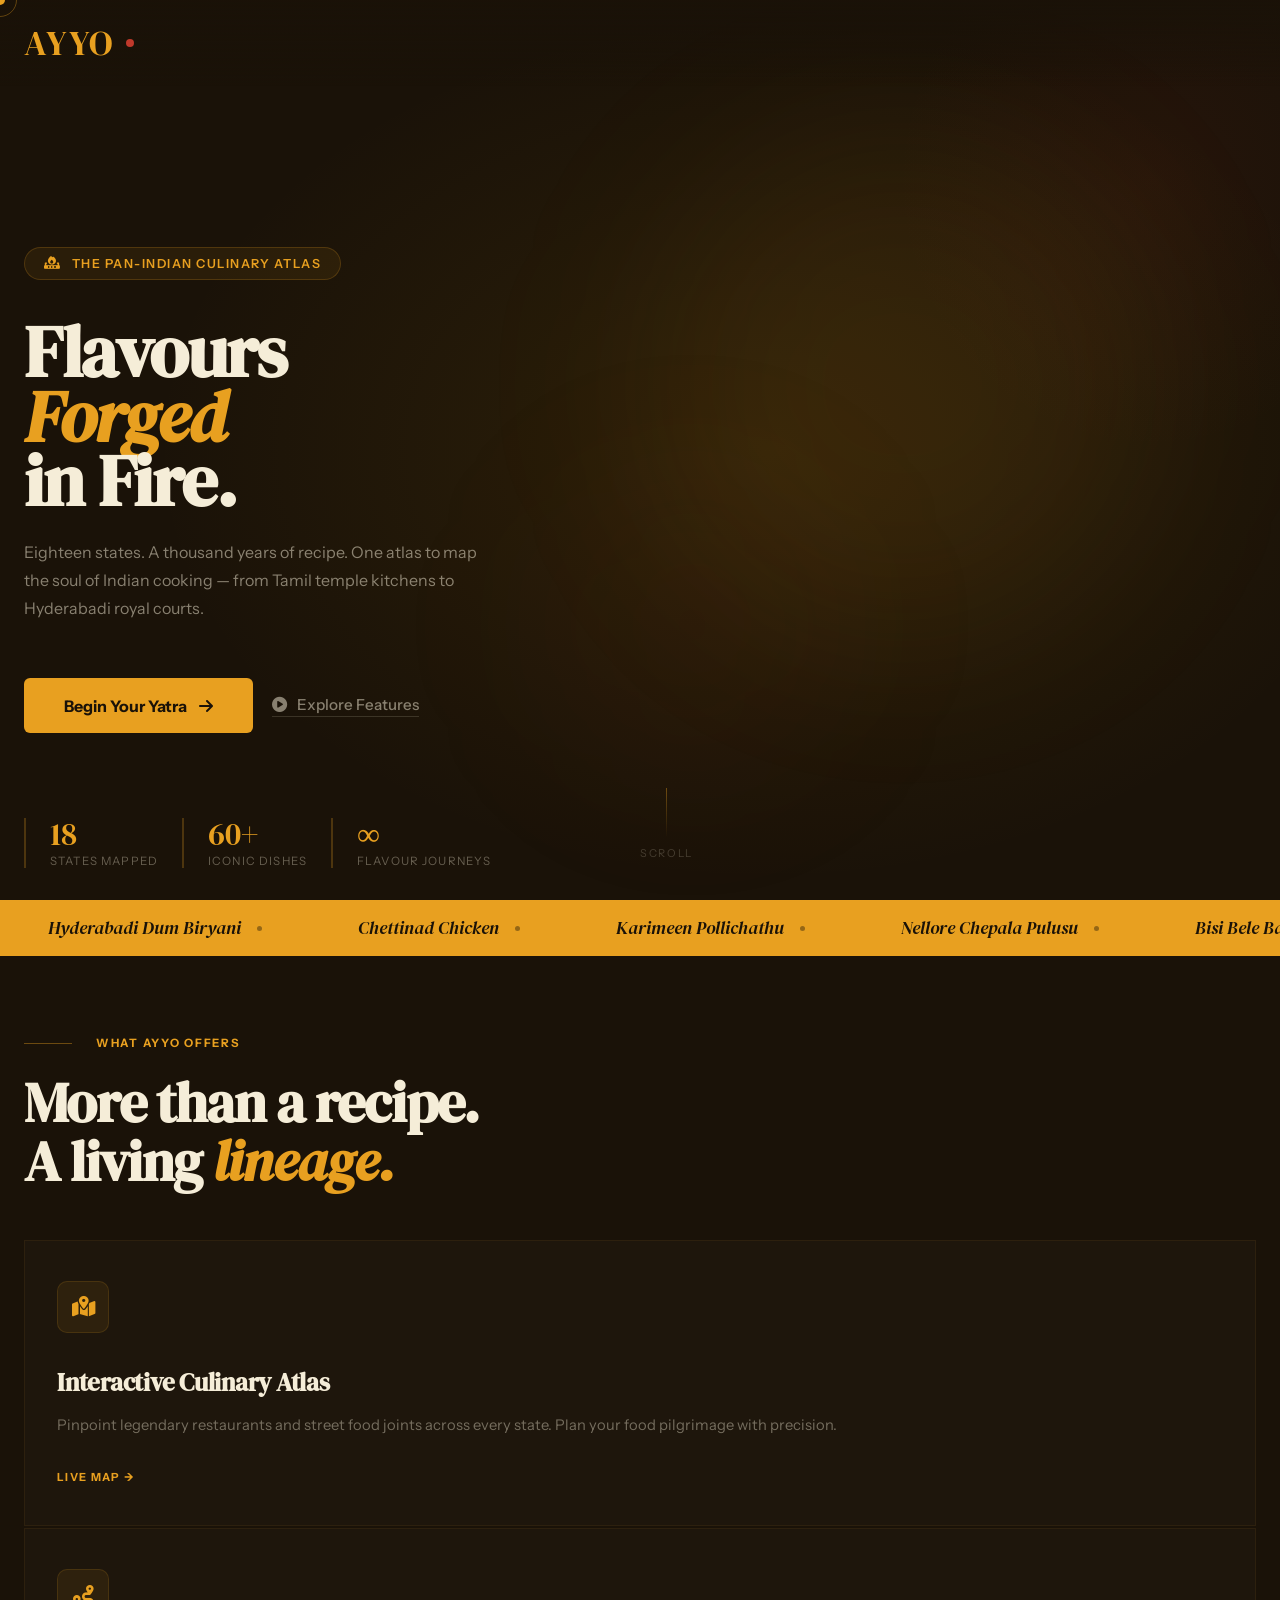
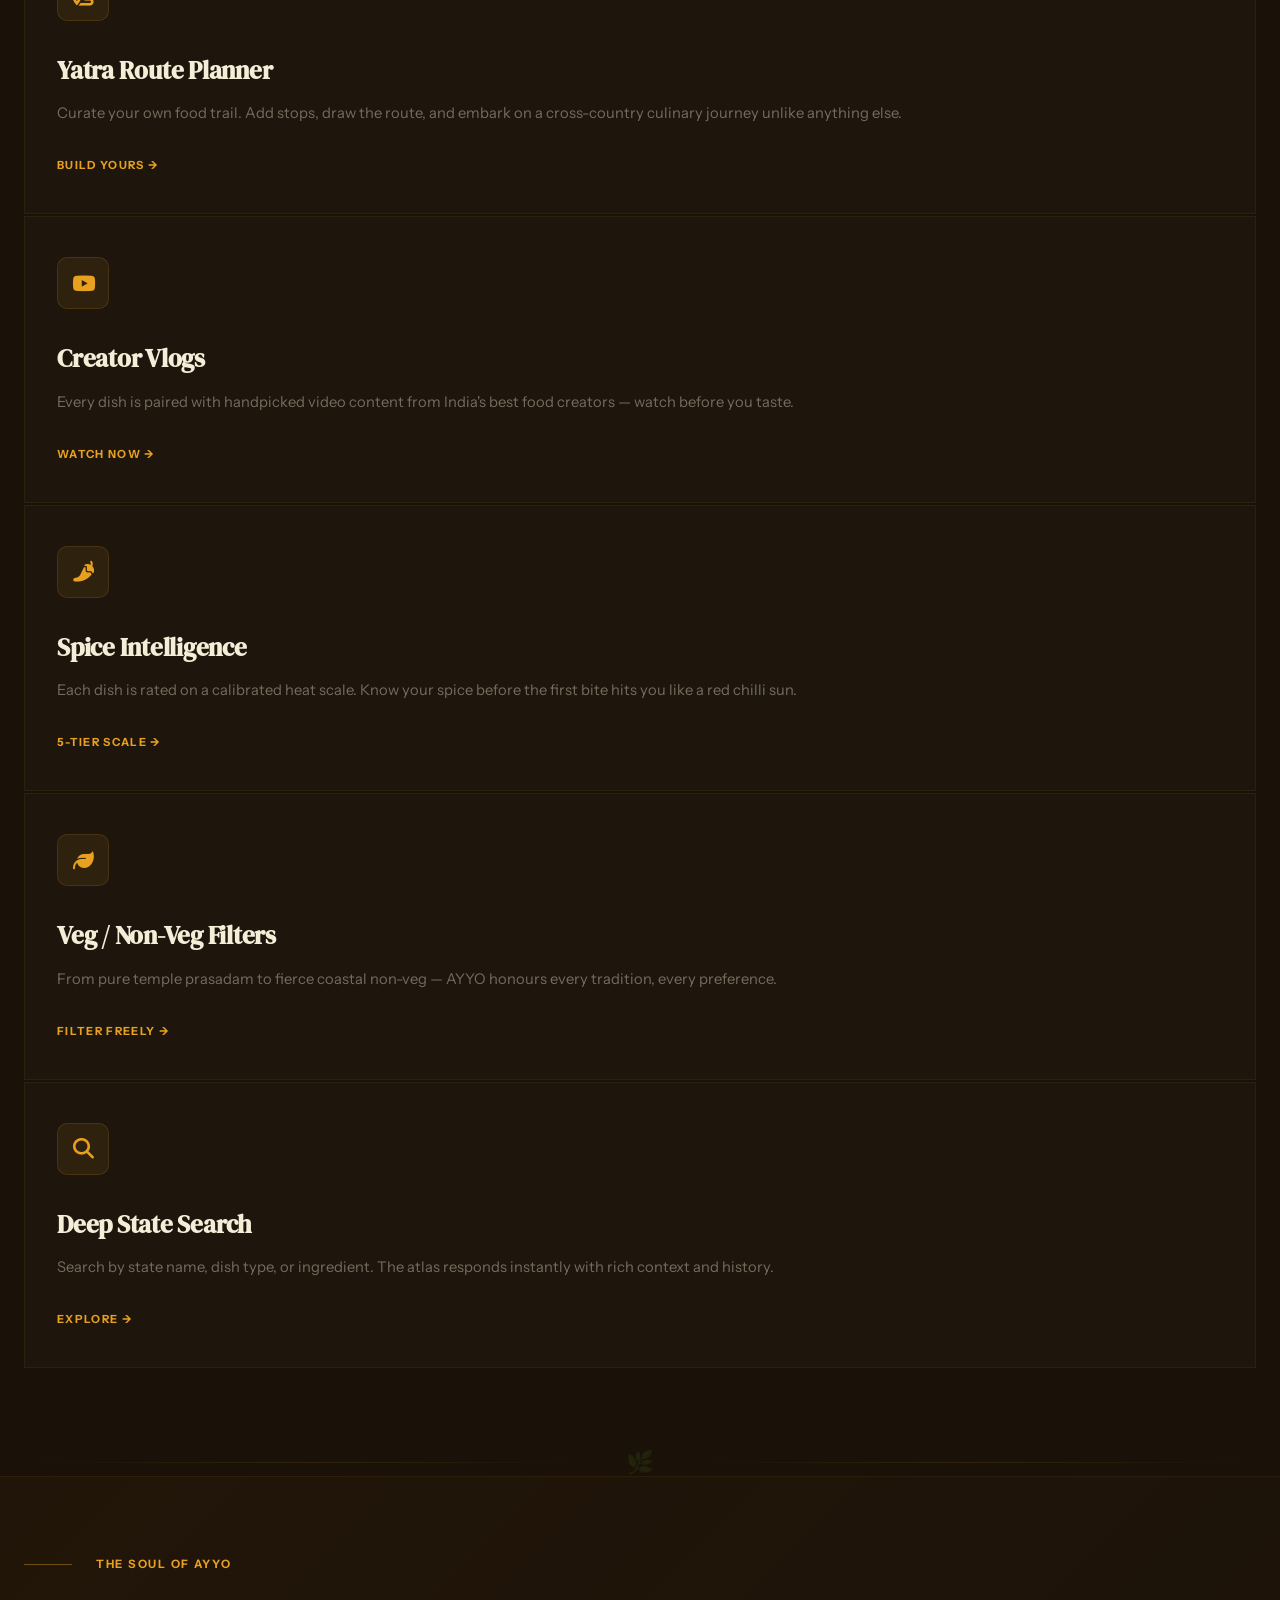
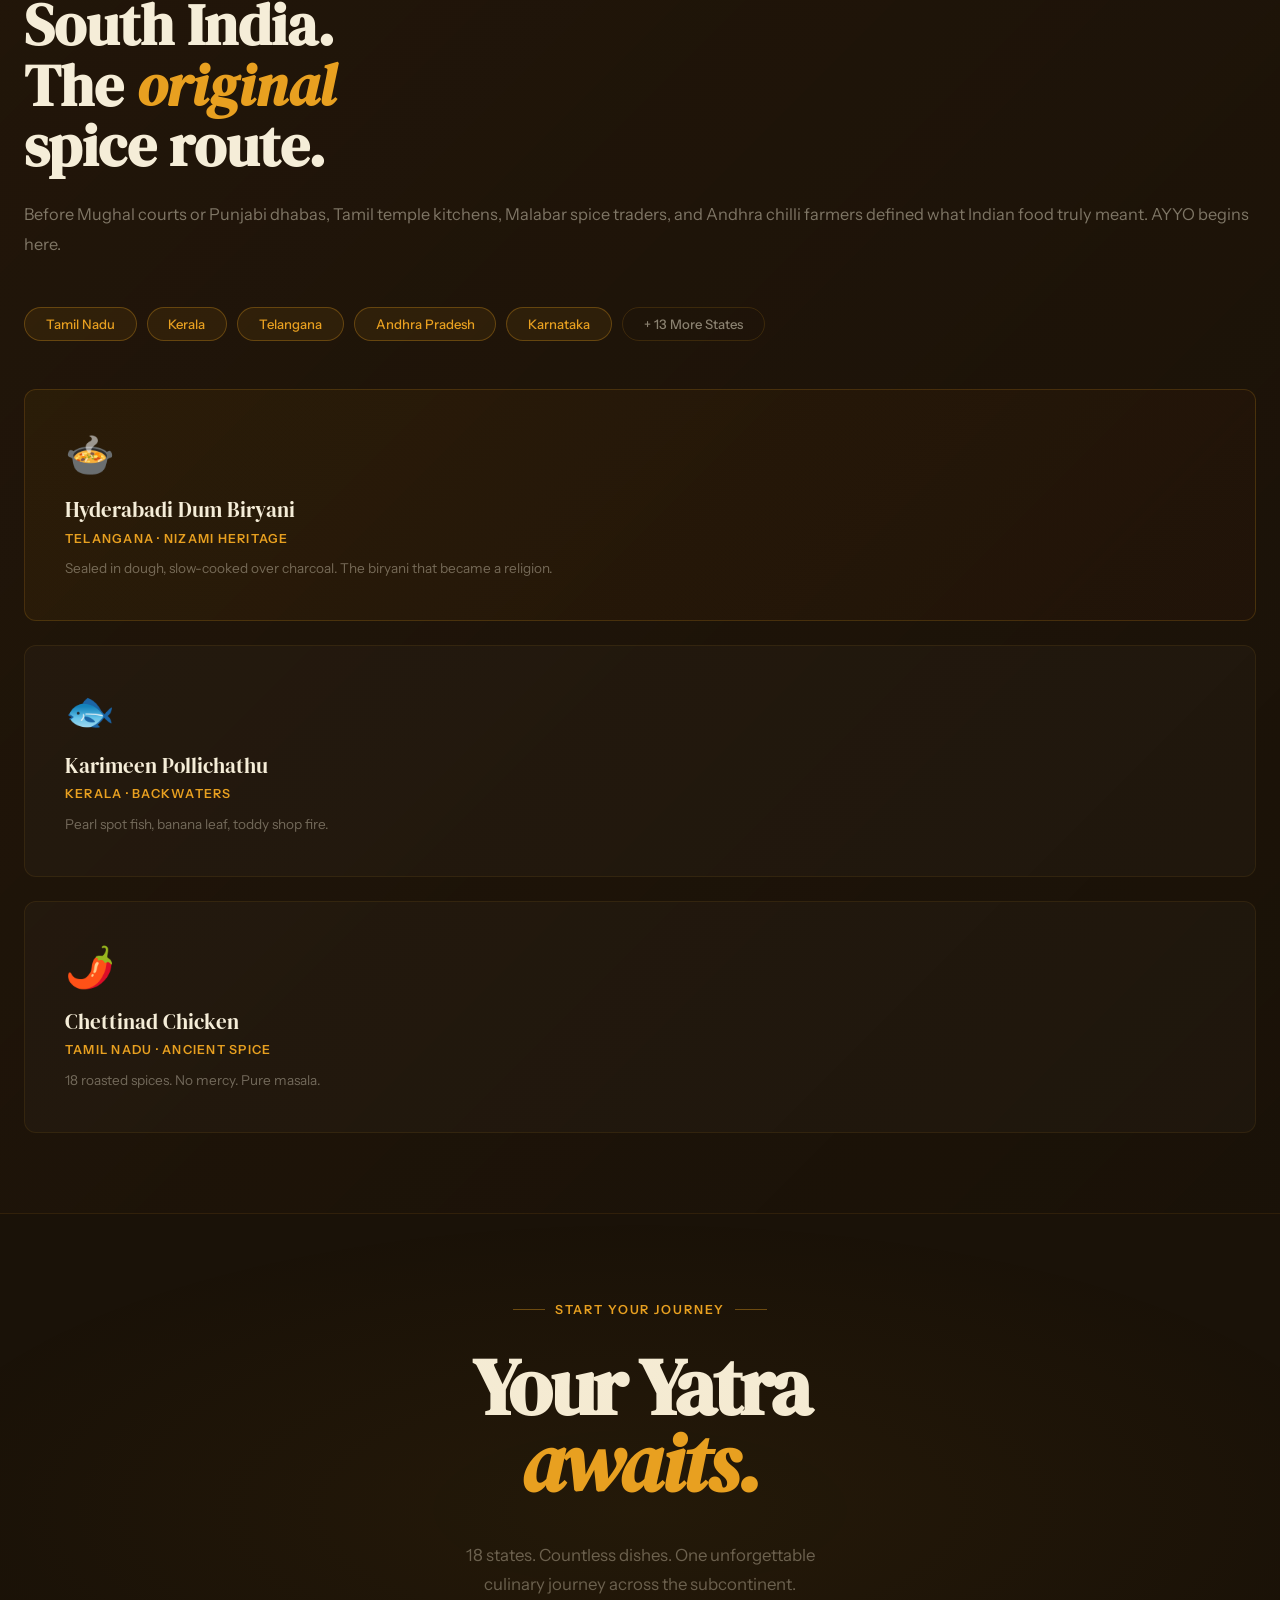
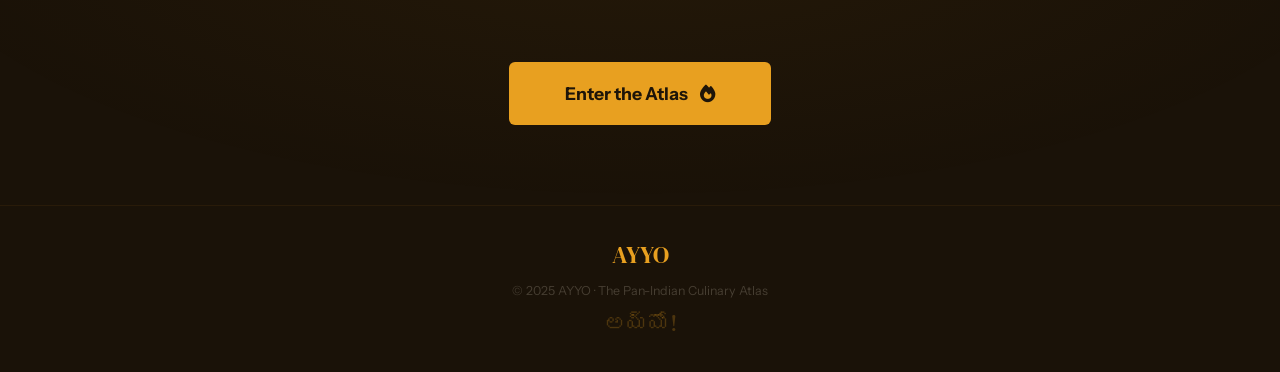
==== index.html @ 6464c0bc "Add files via upload" ====
<!DOCTYPE html>
<html lang="en">
<head>
    <meta charset="UTF-8">
    <meta name="viewport" content="width=device-width, initial-scale=1.0, viewport-fit=cover">
    <meta name="theme-color" content="#15100A">
    <meta name="apple-mobile-web-app-capable" content="yes">
    <title>AYYO — The Pan-Indian Culinary Atlas</title>
    <link href="https://fonts.googleapis.com/css2?family=Tiro+Devanagari+Sanskrit:ital@0;1&family=DM+Serif+Display:ital@0;1&family=Instrument+Sans:ital,wght@0,400;0,500;0,600;1,400&display=swap" rel="stylesheet">
    <link rel="stylesheet" href="https://cdnjs.cloudflare.com/ajax/libs/font-awesome/6.4.0/css/all.min.css">
    <style>
        :root {
            --turmeric: #E8A020;
            --turmeric-deep: #C4810A;
            --vermilion: #C0392B;
            --brass: #B8860B;
            --kolam-cream: #FDF6E3;
            --stone: #1A1208;
            --stone-mid: #2D2010;
            --coconut: #F5EDD8;
            --mango: #FF8C00;
        }
        * { margin: 0; padding: 0; box-sizing: border-box; }
        html { scroll-behavior: smooth; }
        body {
            font-family: 'Instrument Sans', sans-serif;
            background: var(--stone);
            color: var(--coconut);
            overflow-x: hidden;
            cursor: none;
        }
        .cursor {
            width: 10px; height: 10px;
            background: var(--turmeric);
            border-radius: 50%;
            position: fixed; top: 0; left: 0;
            pointer-events: none; z-index: 99999;
            transform: translate(-50%, -50%);
        }
        .cursor-trail {
            width: 34px; height: 34px;
            border: 1.5px solid rgba(232,160,32,0.35);
            border-radius: 50%;
            position: fixed; top: 0; left: 0;
            pointer-events: none; z-index: 99998;
            transition: transform 0.3s ease;
            transform: translate(-50%, -50%);
        }
        body::before {
            content: '';
            position: fixed; inset: 0;
            background-image: url("data:image/svg+xml,%3Csvg xmlns='http://www.w3.org/2000/svg' width='60' height='60'%3E%3Ccircle cx='30' cy='30' r='1' fill='rgba(232,160,32,0.07)'/%3E%3Ccircle cx='0' cy='0' r='0.8' fill='rgba(232,160,32,0.04)'/%3E%3Ccircle cx='60' cy='60' r='0.8' fill='rgba(232,160,32,0.04)'/%3E%3C/svg%3E");
            pointer-events: none; z-index: 0;
        }
        nav {
            position: fixed; top: 0; left: 0; right: 0; z-index: 1000;
            padding: 1.5rem 4rem;
            display: flex; justify-content: space-between; align-items: center;
            background: linear-gradient(to bottom, rgba(26,18,8,0.97), transparent);
        }
        .nav-brand {
            font-family: 'DM Serif Display', serif;
            font-size: 2.2rem; color: var(--turmeric);
            text-decoration: none; letter-spacing: 0.05em;
            display: flex; align-items: center; gap: 12px;
        }
        .brand-dot { width: 8px; height: 8px; background: var(--vermilion); border-radius: 50%; animation: blink 2s infinite; }
        @keyframes blink { 0%,100%{opacity:1}50%{opacity:0.3} }
        .nav-links { display: flex; gap: 2.5rem; align-items: center; }
        .nav-links a { color: rgba(245,237,216,0.5); text-decoration: none; font-size: 0.9rem; font-weight: 500; letter-spacing: 0.05em; text-transform: uppercase; transition: color 0.3s; cursor: none; }
        .nav-links a:hover { color: var(--turmeric); }
        .nav-cta { background: var(--turmeric) !important; color: var(--stone) !important; padding: 0.7rem 1.8rem; border-radius: 4px; font-weight: 700 !important; }
        .nav-cta:hover { background: var(--mango) !important; }

        /* HERO */
        .hero {
            min-height: 100vh; position: relative;
            display: flex; align-items: center;
            padding: 0 4rem; overflow: hidden;
        }
        .hero-bg {
            position: absolute; inset: 0;
            background: radial-gradient(ellipse 80% 80% at 60% 50%, rgba(184,134,11,0.12) 0%, transparent 60%),
                        radial-gradient(ellipse 40% 60% at 90% 20%, rgba(192,57,43,0.07) 0%, transparent 50%),
                        var(--stone);
        }
        .spice-orb { position: absolute; border-radius: 50%; filter: blur(90px); pointer-events: none; }
        .orb-1 { width: 500px; height: 500px; background: rgba(232,160,32,0.07); right: 10%; top: 15%; }
        .orb-2 { width: 280px; height: 280px; background: rgba(192,57,43,0.05); right: 35%; bottom: 15%; }

        .hero-content { position: relative; z-index: 2; max-width: 660px; }
        .hero-tag {
            display: inline-flex; align-items: center; gap: 10px;
            background: rgba(232,160,32,0.08); border: 1px solid rgba(232,160,32,0.2);
            padding: 0.5rem 1.2rem; border-radius: 100px;
            font-size: 0.78rem; font-weight: 600; letter-spacing: 0.12em;
            color: var(--turmeric); text-transform: uppercase; margin-bottom: 2.5rem;
            animation: fadeUp 0.8s ease both;
        }
        .hero-title {
            font-family: 'DM Serif Display', serif;
            font-size: clamp(4.5rem, 8vw, 8rem);
            line-height: 0.9; letter-spacing: -0.02em; margin-bottom: 1.5rem;
            animation: fadeUp 0.8s 0.1s ease both;
        }
        .hero-title span { color: var(--turmeric); font-style: italic; }
        .hero-sub {
            font-size: 1.1rem; line-height: 1.75; color: rgba(245,237,216,0.5);
            max-width: 460px; margin-bottom: 3.5rem;
            animation: fadeUp 0.8s 0.2s ease both;
        }
        .hero-actions { display: flex; gap: 1.2rem; align-items: center; animation: fadeUp 0.8s 0.3s ease both; }
        .btn-primary {
            display: inline-flex; align-items: center; gap: 12px;
            background: var(--turmeric); color: var(--stone); font-weight: 700;
            padding: 1.1rem 2.5rem; border-radius: 6px; text-decoration: none;
            font-size: 1rem; transition: all 0.3s; border: none; cursor: none;
        }
        .btn-primary:hover { background: var(--mango); transform: translateY(-3px); box-shadow: 0 20px 40px rgba(232,160,32,0.25); }
        .btn-ghost {
            display: inline-flex; align-items: center; gap: 10px;
            color: rgba(245,237,216,0.5); font-size: 0.95rem; font-weight: 500;
            text-decoration: none; border-bottom: 1px solid rgba(245,237,216,0.15); padding-bottom: 2px;
            transition: all 0.3s; cursor: none;
        }
        .btn-ghost:hover { color: var(--coconut); border-color: rgba(245,237,216,0.5); }
        .hero-stats {
            position: absolute; bottom: 4rem; left: 4rem; right: 4rem;
            display: flex; gap: 4rem; z-index: 2; animation: fadeUp 0.8s 0.5s ease both;
        }
        .stat-item { border-left: 2px solid rgba(232,160,32,0.25); padding-left: 1.5rem; }
        .stat-num { font-family: 'DM Serif Display', serif; font-size: 2.5rem; color: var(--turmeric); line-height: 1; }
        .stat-label { font-size: 0.72rem; color: rgba(245,237,216,0.35); text-transform: uppercase; letter-spacing: 0.1em; margin-top: 4px; }

        .hero-visual {
            position: absolute; right: 0; top: 0; bottom: 0; width: 52vw;
            display: flex; align-items: center; justify-content: center; pointer-events: none;
        }
        .rangoli-ring { position: absolute; border-radius: 50%; border: 1px solid rgba(232,160,32,0.08); animation: slowSpin linear infinite; }
        .ring-1 { width: 520px; height: 520px; animation-duration: 90s; }
        .ring-2 { width: 380px; height: 380px; border-style: dashed; border-color: rgba(192,57,43,0.07); animation-duration: 65s; animation-direction: reverse; }
        .ring-3 { width: 250px; height: 250px; animation-duration: 45s; border-color: rgba(232,160,32,0.1); }
        @keyframes slowSpin { to { transform: rotate(360deg); } }
        .bronze-plate {
            width: 270px; height: 270px;
            background: radial-gradient(circle at 35% 35%, rgba(184,135,11,0.15), rgba(26,18,8,0.85));
            border-radius: 50%; border: 2px solid rgba(184,134,11,0.18);
            display: flex; align-items: center; justify-content: center; font-size: 7rem;
            box-shadow: 0 0 80px rgba(184,134,11,0.1), inset 0 0 60px rgba(0,0,0,0.3);
        }

        .scroll-hint {
            position: absolute; bottom: 2.5rem; left: 50%; transform: translateX(-50%);
            display: flex; flex-direction: column; align-items: center; gap: 0.5rem;
            color: rgba(245,237,216,0.2); font-size: 0.68rem; letter-spacing: 0.15em; text-transform: uppercase;
            animation: fadeUp 1s 1s ease both; z-index: 3;
        }
        .scroll-line { width: 1px; height: 50px; background: linear-gradient(to bottom, rgba(232,160,32,0.4), transparent); animation: scrollPulse 2s infinite; }
        @keyframes scrollPulse { 0%,100%{opacity:0.4}50%{opacity:1} }

        /* MARQUEE */
        .flavor-strip { position: relative; z-index: 3; background: var(--turmeric); padding: 1rem 0; overflow: hidden; }
        .marquee-track { display: flex; white-space: nowrap; animation: marquee 35s linear infinite; }
        .marquee-item { display: inline-flex; align-items: center; gap: 1rem; font-family: 'DM Serif Display', serif; font-size: 1.1rem; font-style: italic; color: var(--stone); padding: 0 3rem; }
        .marquee-dot { width: 5px; height: 5px; background: rgba(26,18,8,0.4); border-radius: 50%; }
        @keyframes marquee { to { transform: translateX(-50%); } }

        /* FEATURES */
        .section-features { position: relative; z-index: 2; padding: 10rem 4rem; }
        .section-label { display: flex; align-items: center; gap: 1.5rem; margin-bottom: 1.5rem; }
        .section-label::before { content:''; width: 3rem; height: 1px; background: var(--turmeric); opacity: 0.4; }
        .section-label span { font-size: 0.72rem; text-transform: uppercase; letter-spacing: 0.15em; color: var(--turmeric); font-weight: 700; }
        .section-title { font-family: 'DM Serif Display', serif; font-size: clamp(2.5rem, 5vw, 4.5rem); line-height: 1.05; letter-spacing: -0.02em; margin-bottom: 6rem; max-width: 600px; }
        .section-title em { color: var(--turmeric); font-style: italic; }

        .features-grid { display: grid; grid-template-columns: repeat(3, 1fr); gap: 2px; }
        .feat-card {
            background: rgba(255,255,255,0.02); border: 1px solid rgba(232,160,32,0.07);
            padding: 3.5rem 3rem; transition: all 0.5s; position: relative; overflow: hidden;
            opacity: 0; transform: translateY(30px);
        }
        .feat-card.revealed { opacity: 1; transform: translateY(0); }
        .feat-card:hover { border-color: rgba(232,160,32,0.25); transform: translateY(-4px) !important; background: rgba(232,160,32,0.03); }
        .feat-icon { width: 52px; height: 52px; background: rgba(232,160,32,0.08); border: 1px solid rgba(232,160,32,0.14); border-radius: 10px; display: flex; align-items: center; justify-content: center; font-size: 1.3rem; color: var(--turmeric); margin-bottom: 2rem; }
        .feat-title { font-family: 'DM Serif Display', serif; font-size: 1.55rem; margin-bottom: 0.9rem; letter-spacing: -0.01em; }
        .feat-desc { color: rgba(245,237,216,0.4); line-height: 1.7; font-size: 0.92rem; }
        .feat-tag { display: inline-block; margin-top: 2rem; font-size: 0.7rem; text-transform: uppercase; letter-spacing: 0.12em; color: var(--turmeric); font-weight: 700; }

        /* SOUTH SPOTLIGHT */
        .south-spotlight {
            position: relative; z-index: 2; padding: 8rem 4rem;
            background: linear-gradient(135deg, rgba(92,51,23,0.12) 0%, rgba(26,18,8,0.6) 100%);
            border-top: 1px solid rgba(232,160,32,0.08); border-bottom: 1px solid rgba(232,160,32,0.08);
        }
        .spotlight-grid { display: grid; grid-template-columns: 1fr 1fr; gap: 6rem; align-items: center; }
        .spotlight-title { font-family: 'DM Serif Display', serif; font-size: clamp(2.8rem,4.5vw,4rem); line-height: 1.05; margin-bottom: 1.5rem; }
        .spotlight-title em { color: var(--turmeric); font-style: italic; }
        .spotlight-desc { color: rgba(245,237,216,0.45); line-height: 1.8; margin-bottom: 3rem; font-size: 1.02rem; }
        .state-tags { display: flex; flex-wrap: wrap; gap: 10px; }
        .state-tag { padding: 0.5rem 1.3rem; border: 1px solid rgba(232,160,32,0.15); border-radius: 100px; font-size: 0.82rem; font-weight: 500; color: rgba(245,237,216,0.5); transition: all 0.3s; cursor: none; }
        .state-tag.primary { background: rgba(232,160,32,0.08); border-color: rgba(232,160,32,0.3); color: var(--turmeric); }
        .state-tag:hover { border-color: var(--turmeric); color: var(--turmeric); }
        .south-visual { display: grid; grid-template-columns: 1fr 1fr; gap: 1.5rem; }
        .south-card {
            background: rgba(255,255,255,0.025); border: 1px solid rgba(232,160,32,0.09); border-radius: 12px; padding: 2.5rem;
            transition: all 0.4s; opacity: 0; transform: translateY(30px);
        }
        .south-card.revealed { opacity: 1; transform: translateY(0); }
        .south-card:hover { border-color: rgba(232,160,32,0.3); background: rgba(232,160,32,0.03); }
        .south-card.featured { grid-column: span 2; background: linear-gradient(135deg, rgba(184,134,11,0.07), rgba(192,57,43,0.03)); border-color: rgba(232,160,32,0.18); }
        .sc-emoji { font-size: 2.5rem; margin-bottom: 1rem; }
        .sc-name { font-family: 'DM Serif Display', serif; font-size: 1.3rem; margin-bottom: 0.4rem; }
        .sc-region { font-size: 0.78rem; color: var(--turmeric); text-transform: uppercase; letter-spacing: 0.1em; margin-bottom: 0.8rem; font-weight: 600; }
        .sc-desc { font-size: 0.85rem; color: rgba(245,237,216,0.38); line-height: 1.6; }

        /* CTA */
        .section-cta { position: relative; z-index: 2; padding: 12rem 4rem; text-align: center; }
        .cta-glow { position: absolute; inset: 0; background: radial-gradient(ellipse 60% 50% at 50% 50%, rgba(232,160,32,0.05), transparent); }
        .cta-eyebrow { display: inline-flex; align-items: center; gap: 10px; color: var(--turmeric); font-size: 0.78rem; text-transform: uppercase; letter-spacing: 0.15em; font-weight: 600; margin-bottom: 2rem; }
        .cta-eyebrow::before, .cta-eyebrow::after { content:''; width: 2rem; height: 1px; background: currentColor; opacity: 0.4; }
        .cta-title { font-family: 'DM Serif Display', serif; font-size: clamp(3.5rem, 7vw, 6.5rem); line-height: 0.95; letter-spacing: -0.03em; margin-bottom: 2.5rem; }
        .cta-title em { color: var(--turmeric); font-style: italic; }
        .cta-sub { color: rgba(245,237,216,0.35); font-size: 1.05rem; max-width: 380px; margin: 0 auto 4rem; line-height: 1.7; }

        /* FOOTER */
        footer { position: relative; z-index: 2; padding: 3rem 4rem; border-top: 1px solid rgba(232,160,32,0.07); display: flex; justify-content: space-between; align-items: center; }
        .footer-brand { font-family: 'DM Serif Display', serif; font-size: 1.5rem; color: var(--turmeric); }
        .footer-copy { font-size: 0.78rem; color: rgba(245,237,216,0.2); }
        .footer-telugu { font-family: 'Tiro Devanagari Sanskrit', serif; font-size: 1.4rem; color: rgba(232,160,32,0.25); }
        .temple-divider { display: flex; align-items: center; gap: 2rem; padding: 0 4rem; opacity: 0.12; }
        .temple-divider::before, .temple-divider::after { content:''; flex:1; height:1px; background: linear-gradient(to right, transparent, var(--turmeric), transparent); }
        .temple-divider span { font-size: 1.4rem; }

        @keyframes fadeUp { from { opacity:0; transform:translateY(30px); } to { opacity:1; transform:translateY(0); } }

        /* HAMBURGER + MOBILE NAV OVERLAY */
        .hamburger {
            display: none;
            flex-direction: column; gap: 5px;
            background: none; border: none; cursor: pointer;
            padding: 6px;
        }
        .hamburger span {
            display: block; width: 24px; height: 2px;
            background: var(--turmeric); border-radius: 2px;
            transition: all 0.35s var(--ease);
            transform-origin: center;
        }
        .hamburger.open span:nth-child(1) { transform: translateY(7px) rotate(45deg); }
        .hamburger.open span:nth-child(2) { opacity: 0; transform: scaleX(0); }
        .hamburger.open span:nth-child(3) { transform: translateY(-7px) rotate(-45deg); }

        .mobile-nav-overlay {
            position: fixed; inset: 0; z-index: 999;
            background: rgba(21,16,8,0.98);
            backdrop-filter: blur(20px);
            display: flex; flex-direction: column;
            align-items: center; justify-content: center; gap: 2.5rem;
            opacity: 0; pointer-events: none;
            transition: opacity 0.35s ease;
        }
        .mobile-nav-overlay.open { opacity: 1; pointer-events: all; }
        .mobile-nav-overlay a {
            font-family: 'DM Serif Display', serif;
            font-size: 2.8rem; color: rgba(245,237,216,0.5);
            text-decoration: none; letter-spacing: -0.02em;
            transition: color 0.3s;
        }
        .mobile-nav-overlay a:hover { color: var(--turmeric); }
        .mobile-nav-overlay .mn-cta {
            background: var(--turmeric) !important;
            color: var(--stone) !important;
            padding: 1.1rem 3rem; border-radius: 8px;
            font-size: 1.4rem !important; font-weight: 700;
            font-family: 'Instrument Sans', sans-serif !important;
        }
        .mobile-nav-overlay .mn-telugu {
            font-family: 'Tiro Devanagari Sanskrit', serif;
            font-size: 1rem; color: rgba(232,160,32,0.2);
            margin-top: 1rem;
        }

        @media (max-width: 900px) {
            .hamburger { display: flex; }
        }
            nav { padding: 1.2rem 1.5rem; }
            .nav-links { display: none; }
            .hero { padding: 5rem 1.5rem 0; min-height: 100svh; }
            .hero-title { font-size: clamp(3rem, 12vw, 4.5rem); }
            .hero-sub { font-size: 1rem; }
            .hero-visual { display: none; }
            .hero-stats { left: 1.5rem; right: 1.5rem; gap: 1.5rem; bottom: 2rem; flex-wrap: wrap; }
            .stat-num { font-size: 2rem; }
            .section-features, .south-spotlight, .section-cta { padding: 5rem 1.5rem; }
            .section-title { font-size: clamp(2rem, 8vw, 3.5rem); margin-bottom: 3rem; }
            .features-grid { grid-template-columns: 1fr; gap: 2px; }
            .feat-card { padding: 2.5rem 2rem; }
            .spotlight-grid { grid-template-columns: 1fr; gap: 3rem; }
            .south-visual { grid-template-columns: 1fr; }
            .south-card.featured { grid-column: span 1; }
            .cta-title { font-size: clamp(2.8rem, 10vw, 5rem); }
            footer { padding: 2rem 1.5rem; flex-direction: column; gap: 0.8rem; text-align: center; }
            .temple-divider { padding: 0 1.5rem; }
        }
        @media (max-width: 480px) {
            nav { padding: 1rem 1.2rem; }
            .nav-brand { font-size: 1.8rem; }
            .hero { padding: 4.5rem 1.2rem 0; }
            .hero-tag { font-size: 0.68rem; padding: 0.38rem 0.9rem; }
            .hero-title { font-size: clamp(2.6rem, 14vw, 3.8rem); line-height: 0.95; }
            .hero-sub { font-size: 0.92rem; margin-bottom: 2.5rem; max-width: 100%; }
            .btn-primary { padding: 1rem 1.8rem; font-size: 0.92rem; }
            .hero-actions { flex-direction: column; align-items: flex-start; gap: 1rem; }
            .hero-stats { gap: 1.2rem; bottom: 1.5rem; }
            .stat-num { font-size: 1.8rem; }
            .stat-label { font-size: 0.62rem; }
            .marquee-item { font-size: 0.92rem; padding: 0 1.5rem; }
            .section-features { padding: 4rem 1.2rem; }
            .feat-card { padding: 2rem 1.5rem; }
            .feat-title { font-size: 1.3rem; }
            .feat-desc { font-size: 0.87rem; }
            .south-spotlight { padding: 4rem 1.2rem; }
            .spotlight-title { font-size: clamp(2rem, 10vw, 2.8rem); }
            .spotlight-desc { font-size: 0.9rem; }
            .section-cta { padding: 5rem 1.2rem; }
            .cta-title { font-size: clamp(2.2rem, 12vw, 3.8rem); }
            .cta-sub { font-size: 0.92rem; }
            footer { padding: 1.5rem 1.2rem; }
            .cursor, .cursor-trail { display: none; }
            body { cursor: auto; }
        }
    </style>
</head>
<body>

<div class="cursor" id="cursor"></div>
<div class="cursor-trail" id="cursorTrail"></div>

<nav>
    <a href="index.html" class="nav-brand">AYYO <div class="brand-dot"></div></a>
    <div class="nav-links">
        <a href="#">Explore</a>
        <a href="#">The Atlas</a>
        <a href="#">Yatra</a>
        <a href="ayoo.html" class="nav-cta">Enter the Atlas →</a>
    </div>
    <button class="hamburger" id="hamburger" onclick="toggleMobileNav()" aria-label="Menu">
        <span></span><span></span><span></span>
    </button>
</nav>

<!-- MOBILE NAV OVERLAY -->
<div class="mobile-nav-overlay" id="mobileNavOverlay">
    <a href="#features" onclick="toggleMobileNav()">Features</a>
    <a href="#" onclick="toggleMobileNav()">The Atlas</a>
    <a href="ayoo.html" class="mn-cta">Enter the Atlas →</a>
    <div class="mn-telugu">అయ్యో!</div>
</div>

<section class="hero">
    <div class="hero-bg"></div>
    <div class="spice-orb orb-1"></div>
    <div class="spice-orb orb-2"></div>

    <div class="hero-content">
        <div class="hero-tag"><i class="fa-solid fa-fire-burner"></i> The Pan-Indian Culinary Atlas</div>
        <h1 class="hero-title">Flavours<br><span>Forged</span><br>in Fire.</h1>
        <p class="hero-sub">Eighteen states. A thousand years of recipe. One atlas to map the soul of Indian cooking — from Tamil temple kitchens to Hyderabadi royal courts.</p>
        <div class="hero-actions">
            <a href="ayoo.html" class="btn-primary">Begin Your Yatra <i class="fa-solid fa-arrow-right"></i></a>
            <a href="#features" class="btn-ghost"><i class="fa-solid fa-circle-play"></i> Explore Features</a>
        </div>
    </div>

    <div class="hero-visual">
        <div class="rangoli-ring ring-1"></div>
        <div class="rangoli-ring ring-2"></div>
        <div class="rangoli-ring ring-3"></div>
        <div class="bronze-plate">🍛</div>
    </div>

    <div class="scroll-hint">
        <div class="scroll-line"></div>
        scroll
    </div>

    <div class="hero-stats">
        <div class="stat-item"><div class="stat-num">18</div><div class="stat-label">States Mapped</div></div>
        <div class="stat-item"><div class="stat-num">60+</div><div class="stat-label">Iconic Dishes</div></div>
        <div class="stat-item"><div class="stat-num">∞</div><div class="stat-label">Flavour Journeys</div></div>
    </div>
</section>

<div class="flavor-strip">
    <div class="marquee-track">
        <span class="marquee-item">Hyderabadi Dum Biryani<span class="marquee-dot"></span></span>
        <span class="marquee-item">Chettinad Chicken<span class="marquee-dot"></span></span>
        <span class="marquee-item">Karimeen Pollichathu<span class="marquee-dot"></span></span>
        <span class="marquee-item">Nellore Chepala Pulusu<span class="marquee-dot"></span></span>
        <span class="marquee-item">Bisi Bele Bath<span class="marquee-dot"></span></span>
        <span class="marquee-item">Gongura Mutton<span class="marquee-dot"></span></span>
        <span class="marquee-item">Appam &amp; Stew<span class="marquee-dot"></span></span>
        <span class="marquee-item">Dosa Masala<span class="marquee-dot"></span></span>
        <span class="marquee-item">Hyderabadi Dum Biryani<span class="marquee-dot"></span></span>
        <span class="marquee-item">Chettinad Chicken<span class="marquee-dot"></span></span>
        <span class="marquee-item">Karimeen Pollichathu<span class="marquee-dot"></span></span>
        <span class="marquee-item">Nellore Chepala Pulusu<span class="marquee-dot"></span></span>
        <span class="marquee-item">Bisi Bele Bath<span class="marquee-dot"></span></span>
        <span class="marquee-item">Gongura Mutton<span class="marquee-dot"></span></span>
        <span class="marquee-item">Appam &amp; Stew<span class="marquee-dot"></span></span>
        <span class="marquee-item">Dosa Masala<span class="marquee-dot"></span></span>
    </div>
</div>

<section id="features" class="section-features">
    <div class="section-label"><span>What AYYO Offers</span></div>
    <h2 class="section-title">More than a recipe.<br>A living <em>lineage.</em></h2>
    <div class="features-grid">
        <div class="feat-card">
            <div class="feat-icon"><i class="fa-solid fa-map-location-dot"></i></div>
            <h3 class="feat-title">Interactive Culinary Atlas</h3>
            <p class="feat-desc">Pinpoint legendary restaurants and street food joints across every state. Plan your food pilgrimage with precision.</p>
            <div class="feat-tag">Live Map →</div>
        </div>
        <div class="feat-card">
            <div class="feat-icon"><i class="fa-solid fa-route"></i></div>
            <h3 class="feat-title">Yatra Route Planner</h3>
            <p class="feat-desc">Curate your own food trail. Add stops, draw the route, and embark on a cross-country culinary journey unlike anything else.</p>
            <div class="feat-tag">Build Yours →</div>
        </div>
        <div class="feat-card">
            <div class="feat-icon"><i class="fa-brands fa-youtube"></i></div>
            <h3 class="feat-title">Creator Vlogs</h3>
            <p class="feat-desc">Every dish is paired with handpicked video content from India's best food creators — watch before you taste.</p>
            <div class="feat-tag">Watch Now →</div>
        </div>
        <div class="feat-card">
            <div class="feat-icon"><i class="fa-solid fa-pepper-hot"></i></div>
            <h3 class="feat-title">Spice Intelligence</h3>
            <p class="feat-desc">Each dish is rated on a calibrated heat scale. Know your spice before the first bite hits you like a red chilli sun.</p>
            <div class="feat-tag">5-Tier Scale →</div>
        </div>
        <div class="feat-card">
            <div class="feat-icon"><i class="fa-solid fa-leaf"></i></div>
            <h3 class="feat-title">Veg / Non-Veg Filters</h3>
            <p class="feat-desc">From pure temple prasadam to fierce coastal non-veg — AYYO honours every tradition, every preference.</p>
            <div class="feat-tag">Filter Freely →</div>
        </div>
        <div class="feat-card">
            <div class="feat-icon"><i class="fa-solid fa-magnifying-glass"></i></div>
            <h3 class="feat-title">Deep State Search</h3>
            <p class="feat-desc">Search by state name, dish type, or ingredient. The atlas responds instantly with rich context and history.</p>
            <div class="feat-tag">Explore →</div>
        </div>
    </div>
</section>

<div class="temple-divider"><span>🌿</span></div>

<section class="south-spotlight">
    <div class="spotlight-grid">
        <div class="spotlight-text">
            <div class="section-label"><span>The Soul of AYYO</span></div>
            <h2 class="spotlight-title">South India.<br>The <em>original</em><br>spice route.</h2>
            <p class="spotlight-desc">Before Mughal courts or Punjabi dhabas, Tamil temple kitchens, Malabar spice traders, and Andhra chilli farmers defined what Indian food truly meant. AYYO begins here.</p>
            <div class="state-tags">
                <span class="state-tag primary">Tamil Nadu</span>
                <span class="state-tag primary">Kerala</span>
                <span class="state-tag primary">Telangana</span>
                <span class="state-tag primary">Andhra Pradesh</span>
                <span class="state-tag primary">Karnataka</span>
                <span class="state-tag">+ 13 More States</span>
            </div>
        </div>
        <div class="south-visual">
            <div class="south-card featured">
                <div class="sc-emoji">🍲</div>
                <div class="sc-name">Hyderabadi Dum Biryani</div>
                <div class="sc-region">Telangana · Nizami Heritage</div>
                <p class="sc-desc">Sealed in dough, slow-cooked over charcoal. The biryani that became a religion.</p>
            </div>
            <div class="south-card">
                <div class="sc-emoji">🐟</div>
                <div class="sc-name">Karimeen Pollichathu</div>
                <div class="sc-region">Kerala · Backwaters</div>
                <p class="sc-desc">Pearl spot fish, banana leaf, toddy shop fire.</p>
            </div>
            <div class="south-card">
                <div class="sc-emoji">🌶️</div>
                <div class="sc-name">Chettinad Chicken</div>
                <div class="sc-region">Tamil Nadu · Ancient Spice</div>
                <p class="sc-desc">18 roasted spices. No mercy. Pure masala.</p>
            </div>
        </div>
    </div>
</section>

<section class="section-cta">
    <div class="cta-glow"></div>
    <div class="cta-eyebrow">Start Your Journey</div>
    <h2 class="cta-title">Your Yatra<br><em>awaits.</em></h2>
    <p class="cta-sub">18 states. Countless dishes. One unforgettable culinary journey across the subcontinent.</p>
    <a href="ayoo.html" class="btn-primary" style="display:inline-flex;font-size:1.1rem;padding:1.3rem 3.5rem;">
        Enter the Atlas <i class="fa-solid fa-fire"></i>
    </a>
</section>

<footer>
    <div class="footer-brand">AYYO</div>
    <div class="footer-copy">© 2025 AYYO · The Pan-Indian Culinary Atlas</div>
    <div class="footer-telugu">అయ్యో!</div>
</footer>

<script>
    // Mobile nav toggle
    window.toggleMobileNav = function() {
        const hamburger = document.getElementById('hamburger');
        const overlay = document.getElementById('mobileNavOverlay');
        hamburger.classList.toggle('open');
        overlay.classList.toggle('open');
        document.body.style.overflow = overlay.classList.contains('open') ? 'hidden' : '';
    };

    const cursor = document.getElementById('cursor');
    const trail = document.getElementById('cursorTrail');
    let tx=0,ty=0,cx=0,cy=0;

    if (!('ontouchstart' in window) && navigator.maxTouchPoints === 0) {
        document.addEventListener('mousemove', e => {
            tx=e.clientX; ty=e.clientY;
            cursor.style.transform = `translate(${tx}px,${ty}px) translate(-50%,-50%)`;
        });
        (function animTrail(){
            cx += (tx-cx)*0.1; cy += (ty-cy)*0.1;
            trail.style.transform = `translate(${cx}px,${cy}px) translate(-50%,-50%)`;
            requestAnimationFrame(animTrail);
        })();
    } else {
        if (cursor) cursor.style.display = 'none';
        if (trail) trail.style.display = 'none';
        document.body.style.cursor = 'auto';
        document.querySelectorAll('a,button').forEach(el => el.style.cursor = 'pointer');
    }

    const obs = new IntersectionObserver(entries => {
        entries.forEach((e,i) => {
            if(e.isIntersecting) {
                setTimeout(() => e.target.classList.add('revealed'), e.target.dataset.delay||0);
            }
        });
    }, {threshold:0.1});
    document.querySelectorAll('.feat-card, .south-card').forEach((el,i) => {
        el.dataset.delay = (i%3)*100;
        obs.observe(el);
    });
</script>
</body>
</html>
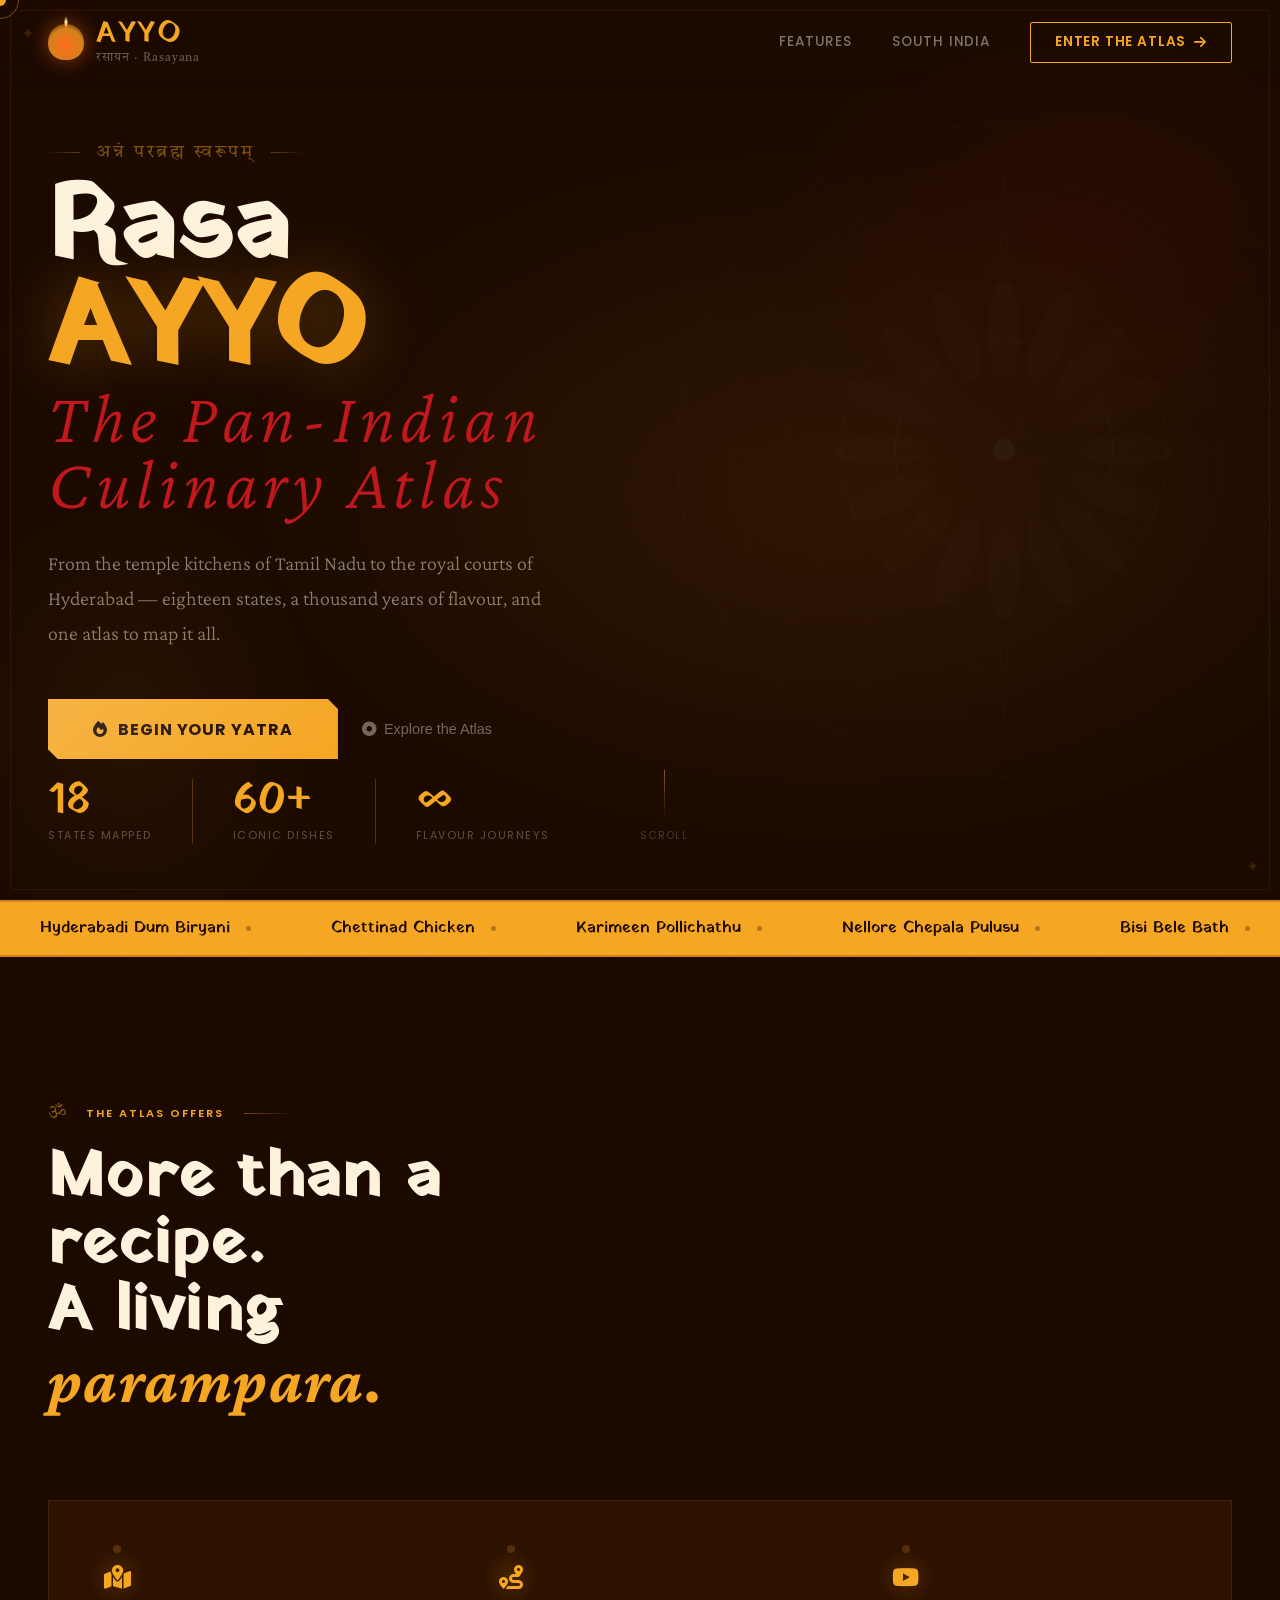
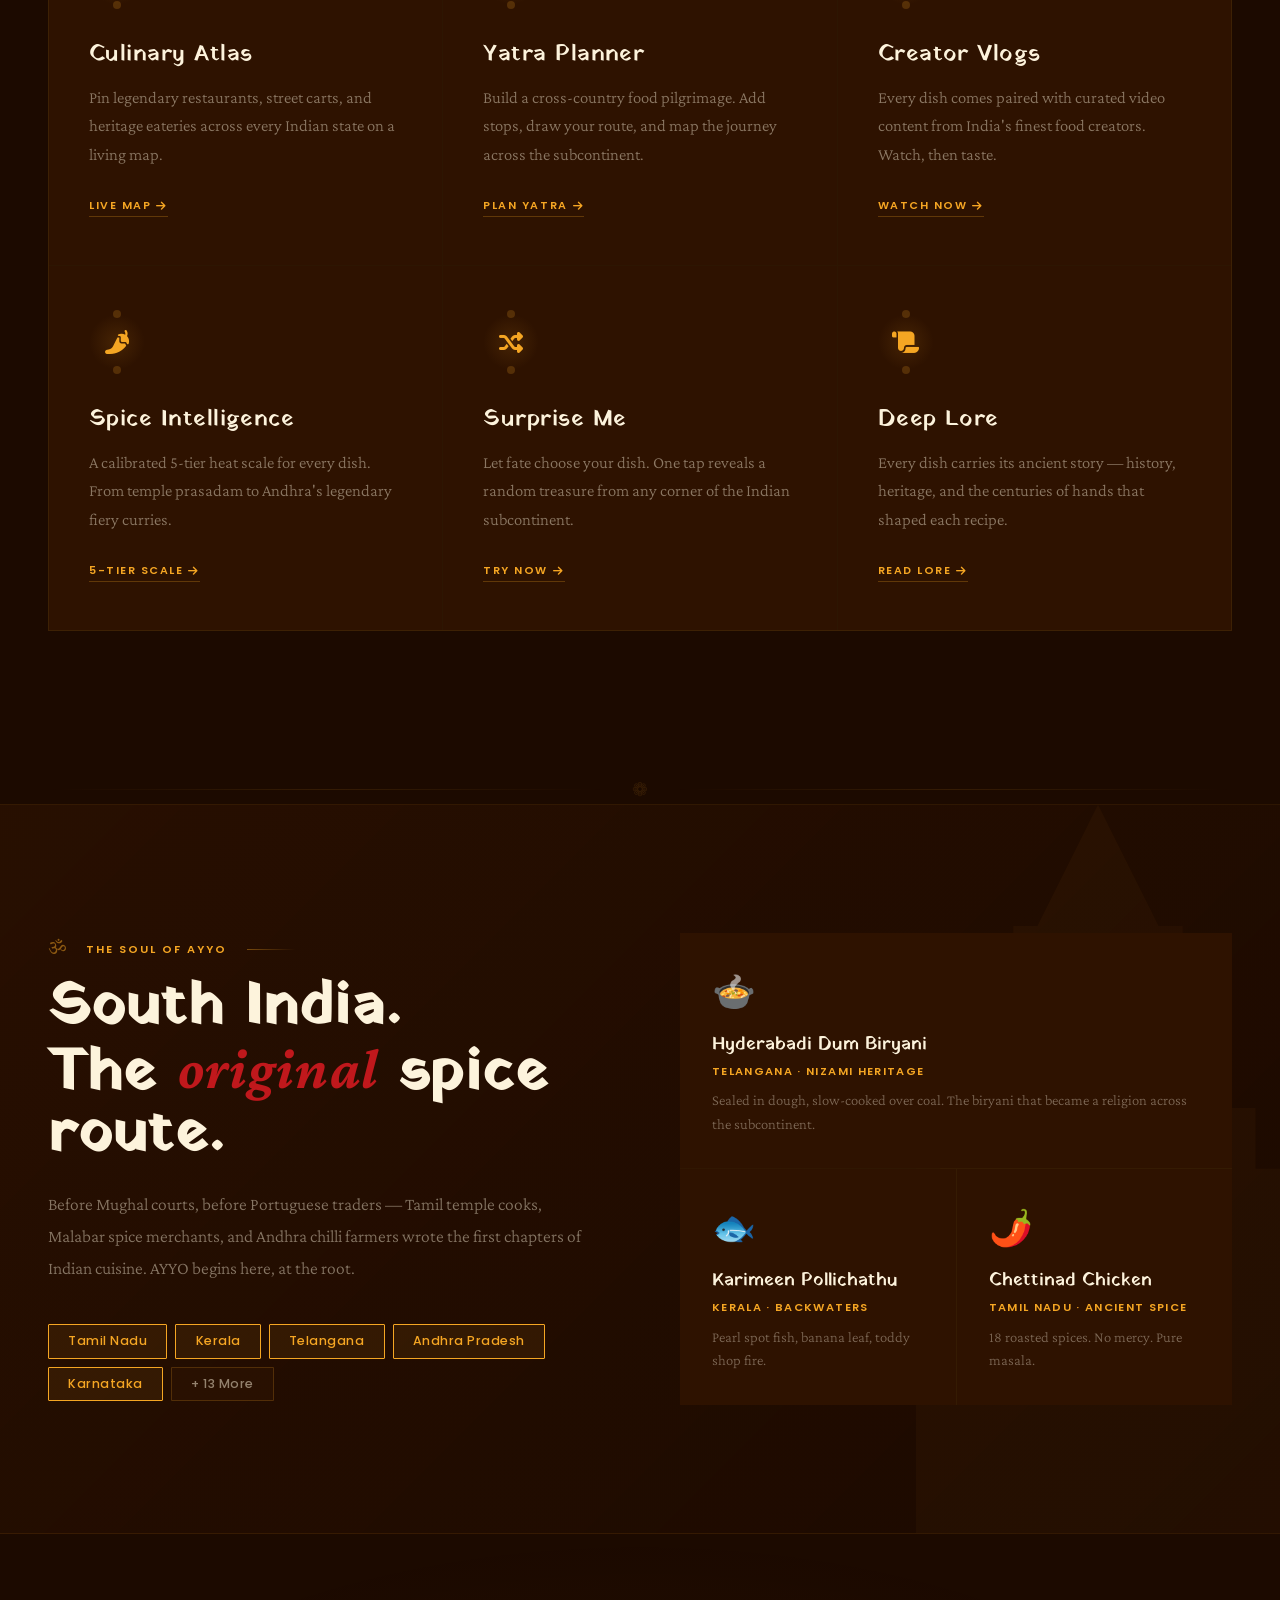
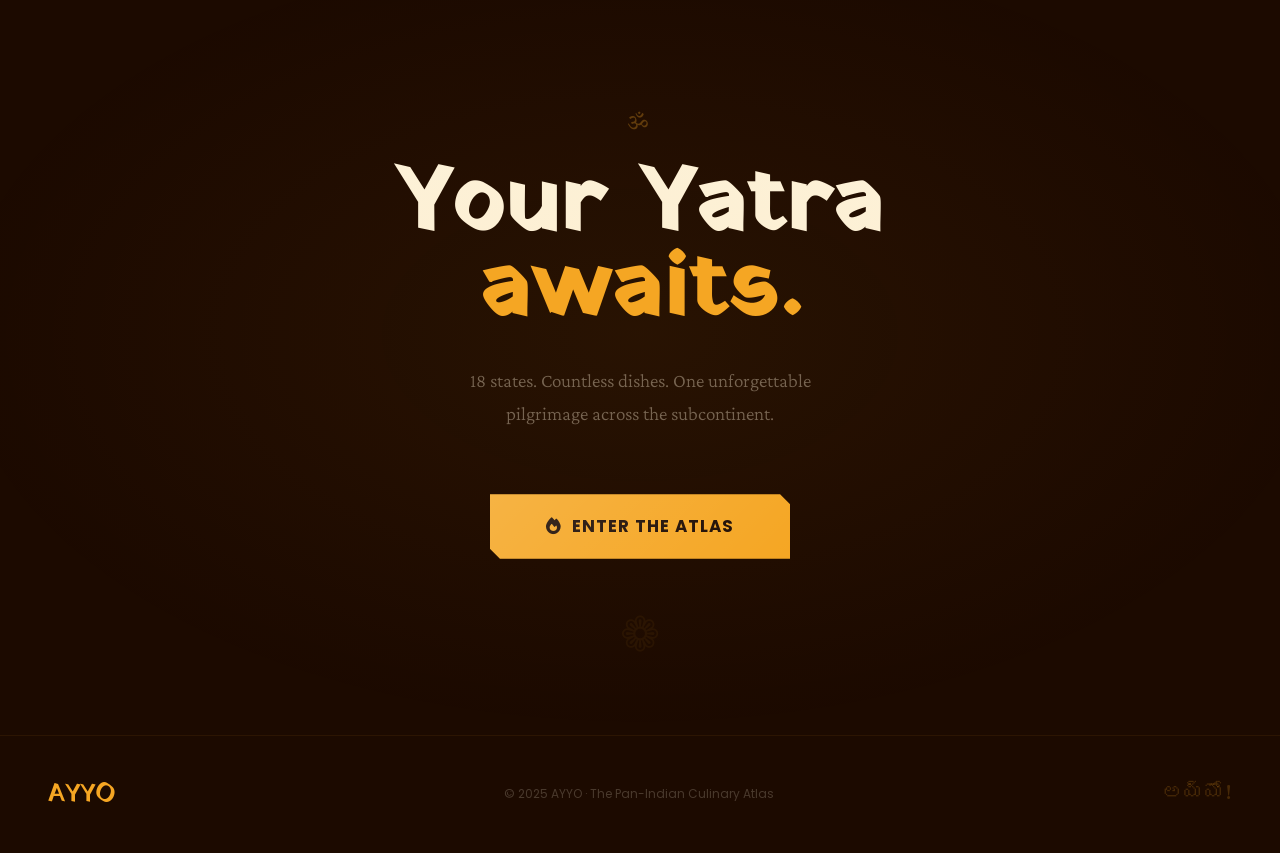
==== commit c597bbaa: "Add files via upload" ====
--- a/index.html
+++ b/index.html
@@ -1,558 +1,965 @@
 <!DOCTYPE html>
 <html lang="en">
 <head>
-    <meta charset="UTF-8">
-    <meta name="viewport" content="width=device-width, initial-scale=1.0, viewport-fit=cover">
-    <meta name="theme-color" content="#15100A">
-    <meta name="apple-mobile-web-app-capable" content="yes">
-    <title>AYYO — The Pan-Indian Culinary Atlas</title>
-    <link href="https://fonts.googleapis.com/css2?family=Tiro+Devanagari+Sanskrit:ital@0;1&family=DM+Serif+Display:ital@0;1&family=Instrument+Sans:ital,wght@0,400;0,500;0,600;1,400&display=swap" rel="stylesheet">
-    <link rel="stylesheet" href="https://cdnjs.cloudflare.com/ajax/libs/font-awesome/6.4.0/css/all.min.css">
-    <style>
-        :root {
-            --turmeric: #E8A020;
-            --turmeric-deep: #C4810A;
-            --vermilion: #C0392B;
-            --brass: #B8860B;
-            --kolam-cream: #FDF6E3;
-            --stone: #1A1208;
-            --stone-mid: #2D2010;
-            --coconut: #F5EDD8;
-            --mango: #FF8C00;
-        }
-        * { margin: 0; padding: 0; box-sizing: border-box; }
-        html { scroll-behavior: smooth; }
-        body {
-            font-family: 'Instrument Sans', sans-serif;
-            background: var(--stone);
-            color: var(--coconut);
-            overflow-x: hidden;
-            cursor: none;
-        }
-        .cursor {
-            width: 10px; height: 10px;
-            background: var(--turmeric);
-            border-radius: 50%;
-            position: fixed; top: 0; left: 0;
-            pointer-events: none; z-index: 99999;
-            transform: translate(-50%, -50%);
-        }
-        .cursor-trail {
-            width: 34px; height: 34px;
-            border: 1.5px solid rgba(232,160,32,0.35);
-            border-radius: 50%;
-            position: fixed; top: 0; left: 0;
-            pointer-events: none; z-index: 99998;
-            transition: transform 0.3s ease;
-            transform: translate(-50%, -50%);
-        }
-        body::before {
-            content: '';
-            position: fixed; inset: 0;
-            background-image: url("data:image/svg+xml,%3Csvg xmlns='http://www.w3.org/2000/svg' width='60' height='60'%3E%3Ccircle cx='30' cy='30' r='1' fill='rgba(232,160,32,0.07)'/%3E%3Ccircle cx='0' cy='0' r='0.8' fill='rgba(232,160,32,0.04)'/%3E%3Ccircle cx='60' cy='60' r='0.8' fill='rgba(232,160,32,0.04)'/%3E%3C/svg%3E");
-            pointer-events: none; z-index: 0;
-        }
-        nav {
-            position: fixed; top: 0; left: 0; right: 0; z-index: 1000;
-            padding: 1.5rem 4rem;
-            display: flex; justify-content: space-between; align-items: center;
-            background: linear-gradient(to bottom, rgba(26,18,8,0.97), transparent);
-        }
-        .nav-brand {
-            font-family: 'DM Serif Display', serif;
-            font-size: 2.2rem; color: var(--turmeric);
-            text-decoration: none; letter-spacing: 0.05em;
-            display: flex; align-items: center; gap: 12px;
-        }
-        .brand-dot { width: 8px; height: 8px; background: var(--vermilion); border-radius: 50%; animation: blink 2s infinite; }
-        @keyframes blink { 0%,100%{opacity:1}50%{opacity:0.3} }
-        .nav-links { display: flex; gap: 2.5rem; align-items: center; }
-        .nav-links a { color: rgba(245,237,216,0.5); text-decoration: none; font-size: 0.9rem; font-weight: 500; letter-spacing: 0.05em; text-transform: uppercase; transition: color 0.3s; cursor: none; }
-        .nav-links a:hover { color: var(--turmeric); }
-        .nav-cta { background: var(--turmeric) !important; color: var(--stone) !important; padding: 0.7rem 1.8rem; border-radius: 4px; font-weight: 700 !important; }
-        .nav-cta:hover { background: var(--mango) !important; }
-
-        /* HERO */
-        .hero {
-            min-height: 100vh; position: relative;
-            display: flex; align-items: center;
-            padding: 0 4rem; overflow: hidden;
-        }
-        .hero-bg {
-            position: absolute; inset: 0;
-            background: radial-gradient(ellipse 80% 80% at 60% 50%, rgba(184,134,11,0.12) 0%, transparent 60%),
-                        radial-gradient(ellipse 40% 60% at 90% 20%, rgba(192,57,43,0.07) 0%, transparent 50%),
-                        var(--stone);
-        }
-        .spice-orb { position: absolute; border-radius: 50%; filter: blur(90px); pointer-events: none; }
-        .orb-1 { width: 500px; height: 500px; background: rgba(232,160,32,0.07); right: 10%; top: 15%; }
-        .orb-2 { width: 280px; height: 280px; background: rgba(192,57,43,0.05); right: 35%; bottom: 15%; }
-
-        .hero-content { position: relative; z-index: 2; max-width: 660px; }
-        .hero-tag {
-            display: inline-flex; align-items: center; gap: 10px;
-            background: rgba(232,160,32,0.08); border: 1px solid rgba(232,160,32,0.2);
-            padding: 0.5rem 1.2rem; border-radius: 100px;
-            font-size: 0.78rem; font-weight: 600; letter-spacing: 0.12em;
-            color: var(--turmeric); text-transform: uppercase; margin-bottom: 2.5rem;
-            animation: fadeUp 0.8s ease both;
-        }
-        .hero-title {
-            font-family: 'DM Serif Display', serif;
-            font-size: clamp(4.5rem, 8vw, 8rem);
-            line-height: 0.9; letter-spacing: -0.02em; margin-bottom: 1.5rem;
-            animation: fadeUp 0.8s 0.1s ease both;
-        }
-        .hero-title span { color: var(--turmeric); font-style: italic; }
-        .hero-sub {
-            font-size: 1.1rem; line-height: 1.75; color: rgba(245,237,216,0.5);
-            max-width: 460px; margin-bottom: 3.5rem;
-            animation: fadeUp 0.8s 0.2s ease both;
-        }
-        .hero-actions { display: flex; gap: 1.2rem; align-items: center; animation: fadeUp 0.8s 0.3s ease both; }
-        .btn-primary {
-            display: inline-flex; align-items: center; gap: 12px;
-            background: var(--turmeric); color: var(--stone); font-weight: 700;
-            padding: 1.1rem 2.5rem; border-radius: 6px; text-decoration: none;
-            font-size: 1rem; transition: all 0.3s; border: none; cursor: none;
-        }
-        .btn-primary:hover { background: var(--mango); transform: translateY(-3px); box-shadow: 0 20px 40px rgba(232,160,32,0.25); }
-        .btn-ghost {
-            display: inline-flex; align-items: center; gap: 10px;
-            color: rgba(245,237,216,0.5); font-size: 0.95rem; font-weight: 500;
-            text-decoration: none; border-bottom: 1px solid rgba(245,237,216,0.15); padding-bottom: 2px;
-            transition: all 0.3s; cursor: none;
-        }
-        .btn-ghost:hover { color: var(--coconut); border-color: rgba(245,237,216,0.5); }
-        .hero-stats {
-            position: absolute; bottom: 4rem; left: 4rem; right: 4rem;
-            display: flex; gap: 4rem; z-index: 2; animation: fadeUp 0.8s 0.5s ease both;
-        }
-        .stat-item { border-left: 2px solid rgba(232,160,32,0.25); padding-left: 1.5rem; }
-        .stat-num { font-family: 'DM Serif Display', serif; font-size: 2.5rem; color: var(--turmeric); line-height: 1; }
-        .stat-label { font-size: 0.72rem; color: rgba(245,237,216,0.35); text-transform: uppercase; letter-spacing: 0.1em; margin-top: 4px; }
-
-        .hero-visual {
-            position: absolute; right: 0; top: 0; bottom: 0; width: 52vw;
-            display: flex; align-items: center; justify-content: center; pointer-events: none;
-        }
-        .rangoli-ring { position: absolute; border-radius: 50%; border: 1px solid rgba(232,160,32,0.08); animation: slowSpin linear infinite; }
-        .ring-1 { width: 520px; height: 520px; animation-duration: 90s; }
-        .ring-2 { width: 380px; height: 380px; border-style: dashed; border-color: rgba(192,57,43,0.07); animation-duration: 65s; animation-direction: reverse; }
-        .ring-3 { width: 250px; height: 250px; animation-duration: 45s; border-color: rgba(232,160,32,0.1); }
-        @keyframes slowSpin { to { transform: rotate(360deg); } }
-        .bronze-plate {
-            width: 270px; height: 270px;
-            background: radial-gradient(circle at 35% 35%, rgba(184,135,11,0.15), rgba(26,18,8,0.85));
-            border-radius: 50%; border: 2px solid rgba(184,134,11,0.18);
-            display: flex; align-items: center; justify-content: center; font-size: 7rem;
-            box-shadow: 0 0 80px rgba(184,134,11,0.1), inset 0 0 60px rgba(0,0,0,0.3);
-        }
-
-        .scroll-hint {
-            position: absolute; bottom: 2.5rem; left: 50%; transform: translateX(-50%);
-            display: flex; flex-direction: column; align-items: center; gap: 0.5rem;
-            color: rgba(245,237,216,0.2); font-size: 0.68rem; letter-spacing: 0.15em; text-transform: uppercase;
-            animation: fadeUp 1s 1s ease both; z-index: 3;
-        }
-        .scroll-line { width: 1px; height: 50px; background: linear-gradient(to bottom, rgba(232,160,32,0.4), transparent); animation: scrollPulse 2s infinite; }
-        @keyframes scrollPulse { 0%,100%{opacity:0.4}50%{opacity:1} }
-
-        /* MARQUEE */
-        .flavor-strip { position: relative; z-index: 3; background: var(--turmeric); padding: 1rem 0; overflow: hidden; }
-        .marquee-track { display: flex; white-space: nowrap; animation: marquee 35s linear infinite; }
-        .marquee-item { display: inline-flex; align-items: center; gap: 1rem; font-family: 'DM Serif Display', serif; font-size: 1.1rem; font-style: italic; color: var(--stone); padding: 0 3rem; }
-        .marquee-dot { width: 5px; height: 5px; background: rgba(26,18,8,0.4); border-radius: 50%; }
-        @keyframes marquee { to { transform: translateX(-50%); } }
-
-        /* FEATURES */
-        .section-features { position: relative; z-index: 2; padding: 10rem 4rem; }
-        .section-label { display: flex; align-items: center; gap: 1.5rem; margin-bottom: 1.5rem; }
-        .section-label::before { content:''; width: 3rem; height: 1px; background: var(--turmeric); opacity: 0.4; }
-        .section-label span { font-size: 0.72rem; text-transform: uppercase; letter-spacing: 0.15em; color: var(--turmeric); font-weight: 700; }
-        .section-title { font-family: 'DM Serif Display', serif; font-size: clamp(2.5rem, 5vw, 4.5rem); line-height: 1.05; letter-spacing: -0.02em; margin-bottom: 6rem; max-width: 600px; }
-        .section-title em { color: var(--turmeric); font-style: italic; }
-
-        .features-grid { display: grid; grid-template-columns: repeat(3, 1fr); gap: 2px; }
-        .feat-card {
-            background: rgba(255,255,255,0.02); border: 1px solid rgba(232,160,32,0.07);
-            padding: 3.5rem 3rem; transition: all 0.5s; position: relative; overflow: hidden;
-            opacity: 0; transform: translateY(30px);
-        }
-        .feat-card.revealed { opacity: 1; transform: translateY(0); }
-        .feat-card:hover { border-color: rgba(232,160,32,0.25); transform: translateY(-4px) !important; background: rgba(232,160,32,0.03); }
-        .feat-icon { width: 52px; height: 52px; background: rgba(232,160,32,0.08); border: 1px solid rgba(232,160,32,0.14); border-radius: 10px; display: flex; align-items: center; justify-content: center; font-size: 1.3rem; color: var(--turmeric); margin-bottom: 2rem; }
-        .feat-title { font-family: 'DM Serif Display', serif; font-size: 1.55rem; margin-bottom: 0.9rem; letter-spacing: -0.01em; }
-        .feat-desc { color: rgba(245,237,216,0.4); line-height: 1.7; font-size: 0.92rem; }
-        .feat-tag { display: inline-block; margin-top: 2rem; font-size: 0.7rem; text-transform: uppercase; letter-spacing: 0.12em; color: var(--turmeric); font-weight: 700; }
-
-        /* SOUTH SPOTLIGHT */
-        .south-spotlight {
-            position: relative; z-index: 2; padding: 8rem 4rem;
-            background: linear-gradient(135deg, rgba(92,51,23,0.12) 0%, rgba(26,18,8,0.6) 100%);
-            border-top: 1px solid rgba(232,160,32,0.08); border-bottom: 1px solid rgba(232,160,32,0.08);
-        }
-        .spotlight-grid { display: grid; grid-template-columns: 1fr 1fr; gap: 6rem; align-items: center; }
-        .spotlight-title { font-family: 'DM Serif Display', serif; font-size: clamp(2.8rem,4.5vw,4rem); line-height: 1.05; margin-bottom: 1.5rem; }
-        .spotlight-title em { color: var(--turmeric); font-style: italic; }
-        .spotlight-desc { color: rgba(245,237,216,0.45); line-height: 1.8; margin-bottom: 3rem; font-size: 1.02rem; }
-        .state-tags { display: flex; flex-wrap: wrap; gap: 10px; }
-        .state-tag { padding: 0.5rem 1.3rem; border: 1px solid rgba(232,160,32,0.15); border-radius: 100px; font-size: 0.82rem; font-weight: 500; color: rgba(245,237,216,0.5); transition: all 0.3s; cursor: none; }
-        .state-tag.primary { background: rgba(232,160,32,0.08); border-color: rgba(232,160,32,0.3); color: var(--turmeric); }
-        .state-tag:hover { border-color: var(--turmeric); color: var(--turmeric); }
-        .south-visual { display: grid; grid-template-columns: 1fr 1fr; gap: 1.5rem; }
-        .south-card {
-            background: rgba(255,255,255,0.025); border: 1px solid rgba(232,160,32,0.09); border-radius: 12px; padding: 2.5rem;
-            transition: all 0.4s; opacity: 0; transform: translateY(30px);
-        }
-        .south-card.revealed { opacity: 1; transform: translateY(0); }
-        .south-card:hover { border-color: rgba(232,160,32,0.3); background: rgba(232,160,32,0.03); }
-        .south-card.featured { grid-column: span 2; background: linear-gradient(135deg, rgba(184,134,11,0.07), rgba(192,57,43,0.03)); border-color: rgba(232,160,32,0.18); }
-        .sc-emoji { font-size: 2.5rem; margin-bottom: 1rem; }
-        .sc-name { font-family: 'DM Serif Display', serif; font-size: 1.3rem; margin-bottom: 0.4rem; }
-        .sc-region { font-size: 0.78rem; color: var(--turmeric); text-transform: uppercase; letter-spacing: 0.1em; margin-bottom: 0.8rem; font-weight: 600; }
-        .sc-desc { font-size: 0.85rem; color: rgba(245,237,216,0.38); line-height: 1.6; }
-
-        /* CTA */
-        .section-cta { position: relative; z-index: 2; padding: 12rem 4rem; text-align: center; }
-        .cta-glow { position: absolute; inset: 0; background: radial-gradient(ellipse 60% 50% at 50% 50%, rgba(232,160,32,0.05), transparent); }
-        .cta-eyebrow { display: inline-flex; align-items: center; gap: 10px; color: var(--turmeric); font-size: 0.78rem; text-transform: uppercase; letter-spacing: 0.15em; font-weight: 600; margin-bottom: 2rem; }
-        .cta-eyebrow::before, .cta-eyebrow::after { content:''; width: 2rem; height: 1px; background: currentColor; opacity: 0.4; }
-        .cta-title { font-family: 'DM Serif Display', serif; font-size: clamp(3.5rem, 7vw, 6.5rem); line-height: 0.95; letter-spacing: -0.03em; margin-bottom: 2.5rem; }
-        .cta-title em { color: var(--turmeric); font-style: italic; }
-        .cta-sub { color: rgba(245,237,216,0.35); font-size: 1.05rem; max-width: 380px; margin: 0 auto 4rem; line-height: 1.7; }
-
-        /* FOOTER */
-        footer { position: relative; z-index: 2; padding: 3rem 4rem; border-top: 1px solid rgba(232,160,32,0.07); display: flex; justify-content: space-between; align-items: center; }
-        .footer-brand { font-family: 'DM Serif Display', serif; font-size: 1.5rem; color: var(--turmeric); }
-        .footer-copy { font-size: 0.78rem; color: rgba(245,237,216,0.2); }
-        .footer-telugu { font-family: 'Tiro Devanagari Sanskrit', serif; font-size: 1.4rem; color: rgba(232,160,32,0.25); }
-        .temple-divider { display: flex; align-items: center; gap: 2rem; padding: 0 4rem; opacity: 0.12; }
-        .temple-divider::before, .temple-divider::after { content:''; flex:1; height:1px; background: linear-gradient(to right, transparent, var(--turmeric), transparent); }
-        .temple-divider span { font-size: 1.4rem; }
-
-        @keyframes fadeUp { from { opacity:0; transform:translateY(30px); } to { opacity:1; transform:translateY(0); } }
-
-        /* HAMBURGER + MOBILE NAV OVERLAY */
-        .hamburger {
-            display: none;
-            flex-direction: column; gap: 5px;
-            background: none; border: none; cursor: pointer;
-            padding: 6px;
-        }
-        .hamburger span {
-            display: block; width: 24px; height: 2px;
-            background: var(--turmeric); border-radius: 2px;
-            transition: all 0.35s var(--ease);
-            transform-origin: center;
-        }
-        .hamburger.open span:nth-child(1) { transform: translateY(7px) rotate(45deg); }
-        .hamburger.open span:nth-child(2) { opacity: 0; transform: scaleX(0); }
-        .hamburger.open span:nth-child(3) { transform: translateY(-7px) rotate(-45deg); }
-
-        .mobile-nav-overlay {
-            position: fixed; inset: 0; z-index: 999;
-            background: rgba(21,16,8,0.98);
-            backdrop-filter: blur(20px);
-            display: flex; flex-direction: column;
-            align-items: center; justify-content: center; gap: 2.5rem;
-            opacity: 0; pointer-events: none;
-            transition: opacity 0.35s ease;
-        }
-        .mobile-nav-overlay.open { opacity: 1; pointer-events: all; }
-        .mobile-nav-overlay a {
-            font-family: 'DM Serif Display', serif;
-            font-size: 2.8rem; color: rgba(245,237,216,0.5);
-            text-decoration: none; letter-spacing: -0.02em;
-            transition: color 0.3s;
-        }
-        .mobile-nav-overlay a:hover { color: var(--turmeric); }
-        .mobile-nav-overlay .mn-cta {
-            background: var(--turmeric) !important;
-            color: var(--stone) !important;
-            padding: 1.1rem 3rem; border-radius: 8px;
-            font-size: 1.4rem !important; font-weight: 700;
-            font-family: 'Instrument Sans', sans-serif !important;
-        }
-        .mobile-nav-overlay .mn-telugu {
-            font-family: 'Tiro Devanagari Sanskrit', serif;
-            font-size: 1rem; color: rgba(232,160,32,0.2);
-            margin-top: 1rem;
-        }
-
-        @media (max-width: 900px) {
-            .hamburger { display: flex; }
-        }
-            nav { padding: 1.2rem 1.5rem; }
-            .nav-links { display: none; }
-            .hero { padding: 5rem 1.5rem 0; min-height: 100svh; }
-            .hero-title { font-size: clamp(3rem, 12vw, 4.5rem); }
-            .hero-sub { font-size: 1rem; }
-            .hero-visual { display: none; }
-            .hero-stats { left: 1.5rem; right: 1.5rem; gap: 1.5rem; bottom: 2rem; flex-wrap: wrap; }
-            .stat-num { font-size: 2rem; }
-            .section-features, .south-spotlight, .section-cta { padding: 5rem 1.5rem; }
-            .section-title { font-size: clamp(2rem, 8vw, 3.5rem); margin-bottom: 3rem; }
-            .features-grid { grid-template-columns: 1fr; gap: 2px; }
-            .feat-card { padding: 2.5rem 2rem; }
-            .spotlight-grid { grid-template-columns: 1fr; gap: 3rem; }
-            .south-visual { grid-template-columns: 1fr; }
-            .south-card.featured { grid-column: span 1; }
-            .cta-title { font-size: clamp(2.8rem, 10vw, 5rem); }
-            footer { padding: 2rem 1.5rem; flex-direction: column; gap: 0.8rem; text-align: center; }
-            .temple-divider { padding: 0 1.5rem; }
-        }
-        @media (max-width: 480px) {
-            nav { padding: 1rem 1.2rem; }
-            .nav-brand { font-size: 1.8rem; }
-            .hero { padding: 4.5rem 1.2rem 0; }
-            .hero-tag { font-size: 0.68rem; padding: 0.38rem 0.9rem; }
-            .hero-title { font-size: clamp(2.6rem, 14vw, 3.8rem); line-height: 0.95; }
-            .hero-sub { font-size: 0.92rem; margin-bottom: 2.5rem; max-width: 100%; }
-            .btn-primary { padding: 1rem 1.8rem; font-size: 0.92rem; }
-            .hero-actions { flex-direction: column; align-items: flex-start; gap: 1rem; }
-            .hero-stats { gap: 1.2rem; bottom: 1.5rem; }
-            .stat-num { font-size: 1.8rem; }
-            .stat-label { font-size: 0.62rem; }
-            .marquee-item { font-size: 0.92rem; padding: 0 1.5rem; }
-            .section-features { padding: 4rem 1.2rem; }
-            .feat-card { padding: 2rem 1.5rem; }
-            .feat-title { font-size: 1.3rem; }
-            .feat-desc { font-size: 0.87rem; }
-            .south-spotlight { padding: 4rem 1.2rem; }
-            .spotlight-title { font-size: clamp(2rem, 10vw, 2.8rem); }
-            .spotlight-desc { font-size: 0.9rem; }
-            .section-cta { padding: 5rem 1.2rem; }
-            .cta-title { font-size: clamp(2.2rem, 12vw, 3.8rem); }
-            .cta-sub { font-size: 0.92rem; }
-            footer { padding: 1.5rem 1.2rem; }
-            .cursor, .cursor-trail { display: none; }
-            body { cursor: auto; }
-        }
-    </style>
+<meta charset="UTF-8">
+<meta name="viewport" content="width=device-width, initial-scale=1.0, viewport-fit=cover">
+<meta name="theme-color" content="#1C0A00">
+<title>AYYO — Rasayana · The Pan-Indian Culinary Atlas</title>
+<link href="https://fonts.googleapis.com/css2?family=Yatra+One&family=Tiro+Devanagari+Sanskrit:ital@0;1&family=Crimson+Pro:ital,wght@0,300;0,400;0,600;1,300;1,400&family=Poppins:wght@400;500;600&display=swap" rel="stylesheet">
+<link rel="stylesheet" href="https://cdnjs.cloudflare.com/ajax/libs/font-awesome/6.4.0/css/all.min.css">
+<style>
+:root {
+  --marigold:     #F5A623;
+  --marigold-deep:#D4811A;
+  --sindoor:      #C0181C;
+  --kumkum:       #8B0000;
+  --haldi:        #E8C84A;
+  --neem:         #3A6B35;
+  --parchment:    #FDF3DC;
+  --parch-dark:   #F2E0B6;
+  --ink:          #1C0A00;
+  --ink-2:        #2E1200;
+  --ink-3:        #3F1E08;
+  --copper:       #B5651D;
+  --diya:         #FF6B1A;
+  --lotus:        #E75480;
+  --border-gold:  rgba(245,166,35,0.25);
+  --ease:         cubic-bezier(0.16,1,0.3,1);
+}
+*,*::before,*::after{margin:0;padding:0;box-sizing:border-box}
+html{scroll-behavior:smooth;font-size:16px}
+body{
+  font-family:'Poppins',sans-serif;
+  background:var(--ink);
+  color:var(--parchment);
+  overflow-x:hidden;
+  cursor:none;
+}
+
+/* ── KOLAM SVG BACKGROUND ── */
+body::before{
+  content:'';
+  position:fixed;inset:0;
+  background-image:
+    url("data:image/svg+xml,%3Csvg xmlns='http://www.w3.org/2000/svg' width='80' height='80'%3E%3Cpath d='M40 5 L43 37 L75 40 L43 43 L40 75 L37 43 L5 40 L37 37Z' fill='none' stroke='rgba(245,166,35,0.06)' stroke-width='0.5'/%3E%3Ccircle cx='40' cy='40' r='3' fill='none' stroke='rgba(245,166,35,0.05)' stroke-width='0.5'/%3E%3Ccircle cx='40' cy='40' r='12' fill='none' stroke='rgba(245,166,35,0.03)' stroke-width='0.5'/%3E%3C/svg%3E");
+  pointer-events:none;z-index:0;
+}
+
+/* ── CUSTOM CURSOR ── */
+.cursor{
+  width:12px;height:12px;
+  background:var(--marigold);
+  border-radius:50%;
+  position:fixed;top:0;left:0;
+  pointer-events:none;z-index:99999;
+  transform:translate(-50%,-50%);
+  transition:width .2s,height .2s,background .2s;
+}
+.cursor-ring{
+  width:38px;height:38px;
+  border:1.5px solid rgba(245,166,35,0.4);
+  border-radius:50%;
+  position:fixed;top:0;left:0;
+  pointer-events:none;z-index:99998;
+  transition:transform .4s ease;
+  transform:translate(-50%,-50%);
+}
+
+/* ── DECORATIVE BORDER FRAME ── */
+.page-frame{
+  position:fixed;inset:10px;
+  border:1px solid rgba(245,166,35,0.08);
+  border-radius:4px;
+  pointer-events:none;z-index:1000;
+}
+.page-frame::before,.page-frame::after{
+  content:'✦';
+  position:absolute;
+  color:rgba(245,166,35,0.15);
+  font-size:1rem;
+}
+.page-frame::before{top:10px;left:10px}
+.page-frame::after{bottom:10px;right:10px}
+
+/* ── NAV ── */
+nav{
+  position:fixed;top:0;left:0;right:0;z-index:500;
+  padding:1.2rem 3rem;
+  display:flex;align-items:center;justify-content:space-between;
+  background:linear-gradient(180deg,rgba(28,10,0,0.97) 0%,rgba(28,10,0,0) 100%);
+  backdrop-filter:blur(2px);
+}
+.nav-logo{
+  display:flex;align-items:center;gap:12px;
+  text-decoration:none;
+}
+.nav-logo-diya{
+  width:36px;height:36px;
+  background:radial-gradient(circle at 50% 60%,#FF6B1A,#D4811A 60%,transparent);
+  border-radius:50% 50% 45% 45%;
+  position:relative;
+  box-shadow:0 0 20px rgba(255,107,26,0.5);
+  animation:diyaFlicker 3s ease-in-out infinite;
+}
+.nav-logo-diya::before{
+  content:'';
+  position:absolute;top:-8px;left:50%;
+  transform:translateX(-50%);
+  width:3px;height:12px;
+  background:linear-gradient(to top,#FF6B1A,#FFF3A0,transparent);
+  border-radius:50%;
+  animation:flameWave 1.5s ease-in-out infinite;
+}
+@keyframes diyaFlicker{0%,100%{box-shadow:0 0 20px rgba(255,107,26,0.5)}50%{box-shadow:0 0 30px rgba(255,107,26,0.7)}}
+@keyframes flameWave{0%,100%{transform:translateX(-50%) scaleY(1)}50%{transform:translateX(-50%) scaleY(1.3) scaleX(0.8)}}
+
+.nav-wordmark{
+  font-family:'Yatra One',cursive;
+  font-size:1.9rem;
+  color:var(--marigold);
+  letter-spacing:0.05em;
+  line-height:1;
+}
+.nav-tagline{
+  font-family:'Tiro Devanagari Sanskrit',serif;
+  font-size:0.75rem;
+  color:rgba(245,243,220,0.35);
+  letter-spacing:0.08em;
+}
+.nav-links{display:flex;align-items:center;gap:2.5rem}
+.nav-links a{
+  font-size:0.85rem;font-weight:500;
+  color:rgba(253,243,220,0.45);
+  text-decoration:none;letter-spacing:0.06em;
+  text-transform:uppercase;transition:color .3s;
+}
+.nav-links a:hover{color:var(--marigold)}
+.nav-enter{
+  display:flex;align-items:center;gap:8px;
+  background:transparent;
+  border:1px solid var(--marigold);
+  color:var(--marigold)!important;
+  padding:.6rem 1.5rem;
+  border-radius:2px;
+  font-weight:600!important;
+  transition:all .3s!important;
+  position:relative;overflow:hidden;
+}
+.nav-enter::before{
+  content:'';position:absolute;inset:0;
+  background:var(--marigold);
+  transform:scaleX(0);transform-origin:left;
+  transition:transform .3s var(--ease);
+}
+.nav-enter:hover::before{transform:scaleX(1)}
+.nav-enter:hover{color:var(--ink)!important}
+.nav-enter span{position:relative;z-index:1}
+.hamburger{
+  display:none;flex-direction:column;gap:5px;
+  background:none;border:none;cursor:pointer;padding:6px;
+}
+.hamburger span{
+  display:block;width:22px;height:2px;
+  background:var(--marigold);border-radius:2px;
+  transition:all .35s var(--ease);transform-origin:center;
+}
+.hamburger.open span:nth-child(1){transform:translateY(7px) rotate(45deg)}
+.hamburger.open span:nth-child(2){opacity:0;transform:scaleX(0)}
+.hamburger.open span:nth-child(3){transform:translateY(-7px) rotate(-45deg)}
+
+/* MOBILE NAV OVERLAY */
+.mob-nav{
+  position:fixed;inset:0;z-index:900;
+  background:rgba(28,10,0,0.98);
+  backdrop-filter:blur(20px);
+  display:flex;flex-direction:column;align-items:center;justify-content:center;gap:3rem;
+  opacity:0;pointer-events:none;
+  transition:opacity .4s ease;
+}
+.mob-nav.open{opacity:1;pointer-events:all}
+.mob-nav a{
+  font-family:'Yatra One',cursive;
+  font-size:2.8rem;color:rgba(253,243,220,0.4);
+  text-decoration:none;transition:color .3s;
+}
+.mob-nav a:hover{color:var(--marigold)}
+.mob-nav .mob-cta{
+  background:var(--marigold);color:var(--ink);
+  padding:.9rem 3rem;border-radius:2px;
+  font-family:'Poppins',sans-serif;
+  font-size:1.1rem;font-weight:700;
+  color:var(--ink)!important;
+}
+
+/* ── HERO ── */
+.hero{
+  min-height:100svh;
+  position:relative;
+  display:flex;align-items:center;
+  padding:0 3rem;overflow:hidden;
+}
+
+/* Radial glow layers */
+.hero-glow{
+  position:absolute;inset:0;
+  background:
+    radial-gradient(ellipse 70% 60% at 65% 55%,rgba(213,129,26,0.1) 0%,transparent 65%),
+    radial-gradient(ellipse 40% 40% at 85% 25%,rgba(192,24,28,0.07) 0%,transparent 60%),
+    radial-gradient(ellipse 30% 50% at 10% 80%,rgba(245,166,35,0.05) 0%,transparent 50%),
+    var(--ink);
+}
+
+/* Large decorative mandala behind */
+.hero-mandala{
+  position:absolute;right:-5%;top:50%;
+  transform:translateY(-50%);
+  width:55vw;height:55vw;max-width:680px;max-height:680px;
+  opacity:.07;
+  pointer-events:none;
+  animation:mandalaSpin 120s linear infinite;
+}
+@keyframes mandalaSpin{to{transform:translateY(-50%) rotate(360deg)}}
+
+/* Mandala SVG inner rings */
+.hero-mandala svg{width:100%;height:100%}
+
+.hero-content{position:relative;z-index:2;max-width:680px}
+
+/* Sanskrit/Telugu above heading */
+.hero-devanagari{
+  font-family:'Tiro Devanagari Sanskrit',serif;
+  font-size:1.1rem;
+  color:rgba(245,166,35,0.45);
+  letter-spacing:0.15em;
+  margin-bottom:1.2rem;
+  display:flex;align-items:center;gap:1rem;
+  animation:fadeUp .8s ease both;
+}
+.hero-devanagari::before,.hero-devanagari::after{
+  content:'';flex:0 0 2rem;height:1px;
+  background:linear-gradient(to right,transparent,rgba(245,166,35,0.35));
+}
+.hero-devanagari::after{
+  background:linear-gradient(to left,transparent,rgba(245,166,35,0.35));
+}
+
+.hero-title{
+  font-family:'Yatra One',cursive;
+  font-size:clamp(4rem,8vw,8.5rem);
+  line-height:.92;
+  letter-spacing:.02em;
+  margin-bottom:1.8rem;
+  animation:fadeUp .8s .1s ease both;
+}
+.hero-title .t1{color:var(--parchment)}
+.hero-title .t2{
+  color:var(--marigold);
+  display:block;
+  font-size:1.15em;
+  text-shadow:0 0 60px rgba(245,166,35,0.3);
+}
+.hero-title .t3{
+  color:var(--sindoor);
+  display:block;
+  font-size:.7em;
+  font-family:'Crimson Pro',serif;
+  font-style:italic;
+  font-weight:300;
+  letter-spacing:.08em;
+}
+
+.hero-desc{
+  font-family:'Crimson Pro',serif;
+  font-size:1.25rem;font-weight:300;
+  line-height:1.75;
+  color:rgba(253,243,220,0.5);
+  max-width:500px;
+  margin-bottom:3rem;
+  animation:fadeUp .8s .2s ease both;
+}
+
+.hero-cta-row{
+  display:flex;align-items:center;gap:1.5rem;flex-wrap:wrap;
+  animation:fadeUp .8s .3s ease both;
+}
+
+.btn-enter{
+  display:inline-flex;align-items:center;gap:10px;
+  background:var(--marigold);
+  color:var(--ink);font-weight:700;
+  padding:1.1rem 2.8rem;
+  font-size:1rem;letter-spacing:.06em;text-transform:uppercase;
+  text-decoration:none;border:none;cursor:pointer;
+  position:relative;overflow:hidden;
+  clip-path:polygon(0 0,calc(100% - 10px) 0,100% 10px,100% 100%,10px 100%,0 calc(100% - 10px));
+  transition:all .3s;
+}
+.btn-enter::after{
+  content:'';position:absolute;inset:0;
+  background:linear-gradient(135deg,rgba(255,255,255,0.15),transparent);
+}
+.btn-enter:hover{background:var(--diya);box-shadow:0 12px 40px rgba(245,166,35,0.4);transform:translateY(-2px)}
+
+.btn-scroll{
+  display:inline-flex;align-items:center;gap:8px;
+  font-size:.9rem;font-weight:500;
+  color:rgba(253,243,220,0.4);
+  text-decoration:none;
+  transition:color .3s;cursor:pointer;border:none;background:none;
+}
+.btn-scroll:hover{color:var(--parchment)}
+
+/* Hero stats row */
+.hero-stats{
+  position:absolute;bottom:3.5rem;left:3rem;right:3rem;
+  display:flex;gap:0;
+  z-index:2;
+  animation:fadeUp .8s .5s ease both;
+}
+.stat-divider{width:1px;background:var(--border-gold);margin:0 2.5rem}
+.stat{
+  display:flex;flex-direction:column;gap:4px;
+}
+.stat-n{
+  font-family:'Yatra One',cursive;
+  font-size:2.8rem;color:var(--marigold);line-height:1;
+}
+.stat-l{
+  font-size:.68rem;text-transform:uppercase;
+  letter-spacing:.14em;color:rgba(253,243,220,0.3);
+}
+
+/* Scroll indicator */
+.scroll-indicator{
+  position:absolute;bottom:3.5rem;left:50%;
+  transform:translateX(-50%);
+  display:flex;flex-direction:column;align-items:center;gap:.5rem;
+  color:rgba(253,243,220,0.2);
+  font-size:.65rem;letter-spacing:.15em;text-transform:uppercase;
+  z-index:2;animation:fadeUp 1s 1s ease both;
+}
+.scroll-bar{
+  width:1px;height:50px;
+  background:linear-gradient(to bottom,rgba(245,166,35,.5),transparent);
+  animation:scrollDown 2s ease infinite;
+}
+@keyframes scrollDown{
+  0%{transform:scaleY(0);transform-origin:top;opacity:1}
+  50%{transform:scaleY(1);transform-origin:top;opacity:1}
+  51%{transform:scaleY(1);transform-origin:bottom}
+  100%{transform:scaleY(0);transform-origin:bottom;opacity:0}
+}
+
+/* ── MARIGOLD STRIP ── */
+.marigold-strip{
+  position:relative;z-index:3;
+  background:var(--marigold);
+  padding:.9rem 0;overflow:hidden;
+  border-top:2px solid var(--marigold-deep);
+  border-bottom:2px solid var(--marigold-deep);
+}
+.marigold-strip::before{
+  content:'';
+  position:absolute;inset:0;
+  background:repeating-linear-gradient(
+    90deg,
+    transparent 0px,
+    transparent 60px,
+    rgba(255,255,255,0.06) 60px,
+    rgba(255,255,255,0.06) 61px
+  );
+}
+.strip-track{
+  display:flex;white-space:nowrap;
+  animation:stripScroll 30s linear infinite;
+}
+.strip-item{
+  display:inline-flex;align-items:center;gap:1rem;
+  font-family:'Yatra One',cursive;
+  font-size:1rem;color:var(--ink);
+  padding:0 2.5rem;
+}
+.strip-sep{width:5px;height:5px;background:var(--ink);border-radius:50%;opacity:.3}
+@keyframes stripScroll{to{transform:translateX(-50%)}}
+
+/* ── SECTION: FEATURES ── */
+.section{position:relative;z-index:2;padding:9rem 3rem}
+
+.section-eyebrow{
+  display:flex;align-items:center;gap:1.2rem;
+  margin-bottom:1.2rem;
+}
+.section-eyebrow::before{
+  content:'ॐ';
+  font-family:'Tiro Devanagari Sanskrit',serif;
+  color:var(--marigold);font-size:1.2rem;opacity:.5;
+}
+.section-eyebrow span{
+  font-size:.7rem;text-transform:uppercase;
+  letter-spacing:.18em;color:var(--marigold);font-weight:600;
+}
+.section-eyebrow::after{
+  content:'';flex:0 0 3rem;height:1px;
+  background:linear-gradient(to right,rgba(245,166,35,.4),transparent);
+}
+
+.section-heading{
+  font-family:'Yatra One',cursive;
+  font-size:clamp(2.2rem,5vw,4.2rem);
+  line-height:1.05;letter-spacing:.02em;
+  margin-bottom:5rem;max-width:580px;
+}
+.section-heading em{
+  color:var(--marigold);
+  font-style:italic;
+  font-family:'Crimson Pro',serif;
+}
+
+/* Feature grid — temple-pillar style */
+.feat-grid{
+  display:grid;
+  grid-template-columns:repeat(3,1fr);
+  gap:1px;
+  background:rgba(245,166,35,.08);
+  border:1px solid rgba(245,166,35,.08);
+}
+.feat-item{
+  background:var(--ink-2);
+  padding:3rem 2.5rem;
+  position:relative;overflow:hidden;
+  transition:background .4s;
+  opacity:0;transform:translateY(20px);
+  transition:opacity .6s ease,transform .6s ease,background .4s;
+}
+.feat-item.revealed{opacity:1;transform:translateY(0)}
+.feat-item::before{
+  content:'';
+  position:absolute;top:0;left:0;right:0;
+  height:3px;
+  background:linear-gradient(90deg,transparent,var(--marigold),transparent);
+  opacity:0;transition:opacity .4s;
+}
+.feat-item:hover{background:var(--ink-3)}
+.feat-item:hover::before{opacity:1}
+
+/* Lotus icon container */
+.feat-lotus{
+  width:56px;height:56px;
+  position:relative;margin-bottom:2rem;
+}
+.feat-lotus-bg{
+  position:absolute;inset:0;
+  background:
+    radial-gradient(circle at center,rgba(245,166,35,.12),transparent 70%);
+  border-radius:50%;
+}
+.feat-lotus-icon{
+  position:relative;z-index:1;
+  width:100%;height:100%;
+  display:flex;align-items:center;justify-content:center;
+  font-size:1.5rem;color:var(--marigold);
+}
+/* Petal decorations */
+.feat-lotus::before,.feat-lotus::after{
+  content:'';
+  position:absolute;
+  width:8px;height:8px;
+  border-radius:50%;
+  background:rgba(245,166,35,.2);
+}
+.feat-lotus::before{top:-4px;left:50%;transform:translateX(-50%)}
+.feat-lotus::after{bottom:-4px;left:50%;transform:translateX(-50%)}
+
+.feat-title{
+  font-family:'Yatra One',cursive;
+  font-size:1.45rem;margin-bottom:.8rem;letter-spacing:.02em;
+}
+.feat-desc{
+  font-family:'Crimson Pro',serif;
+  font-size:1.05rem;font-weight:300;
+  color:rgba(253,243,220,.45);line-height:1.7;
+}
+.feat-tag{
+  display:inline-flex;align-items:center;gap:5px;
+  margin-top:1.8rem;
+  font-size:.68rem;text-transform:uppercase;letter-spacing:.14em;
+  color:var(--marigold);font-weight:600;
+  border-bottom:1px solid rgba(245,166,35,.25);
+  padding-bottom:2px;
+}
+
+/* ── SOUTH INDIA SECTION ── */
+.south-section{
+  position:relative;z-index:2;
+  padding:8rem 3rem;
+  background:linear-gradient(135deg,rgba(180,80,10,.08),rgba(28,10,0,.4));
+  border-top:1px solid rgba(245,166,35,.08);
+  border-bottom:1px solid rgba(245,166,35,.08);
+  overflow:hidden;
+}
+/* Decorative temple gopuram silhouette */
+.south-section::before{
+  content:'';
+  position:absolute;bottom:0;right:0;
+  width:35%;height:100%;
+  background:url("data:image/svg+xml,%3Csvg xmlns='http://www.w3.org/2000/svg' viewBox='0 0 300 600'%3E%3Cpath d='M150 0 L200 100 L220 100 L220 150 L240 150 L240 200 L260 200 L260 250 L280 250 L280 300 L300 300 L300 600 L0 600 L0 300 L20 300 L20 250 L40 250 L40 200 L60 200 L60 150 L80 150 L80 100 L100 100 Z' fill='rgba(245,166,35,0.03)'/%3E%3C/svg%3E") no-repeat bottom right;
+  background-size:contain;
+  pointer-events:none;
+}
+
+.south-grid{
+  display:grid;grid-template-columns:1fr 1fr;
+  gap:5rem;align-items:center;
+}
+.south-left .section-eyebrow{margin-bottom:1rem}
+.south-title{
+  font-family:'Yatra One',cursive;
+  font-size:clamp(2.5rem,4.5vw,4rem);
+  line-height:1.05;margin-bottom:1.5rem;letter-spacing:.02em;
+}
+.south-title em{color:var(--sindoor);font-style:italic;font-family:'Crimson Pro',serif}
+.south-body{
+  font-family:'Crimson Pro',serif;
+  font-size:1.1rem;font-weight:300;
+  color:rgba(253,243,220,.45);line-height:1.8;
+  margin-bottom:2.5rem;
+}
+.state-pills{display:flex;flex-wrap:wrap;gap:8px}
+.state-pill{
+  padding:.45rem 1.2rem;
+  border:1px solid rgba(245,166,35,.2);
+  border-radius:1px;
+  font-size:.78rem;font-weight:500;
+  color:rgba(253,243,220,.5);
+  transition:all .3s;cursor:default;
+  letter-spacing:.04em;
+  background:rgba(245,166,35,.03);
+}
+.state-pill.hero-state{
+  border-color:var(--marigold);
+  color:var(--marigold);
+  background:rgba(245,166,35,.08);
+}
+.state-pill:hover{border-color:var(--marigold);color:var(--marigold)}
+
+/* Dish showcase cards */
+.south-right{display:grid;grid-template-columns:1fr 1fr;gap:1px;background:rgba(245,166,35,.07)}
+.dish-showcase{
+  background:var(--ink-2);padding:2rem;
+  transition:background .4s;
+  opacity:0;transform:translateY(20px);
+  transition:opacity .6s ease,transform .6s ease,background .4s;
+}
+.dish-showcase.revealed{opacity:1;transform:translateY(0)}
+.dish-showcase:hover{background:var(--ink-3)}
+.dish-showcase.wide{grid-column:span 2}
+.ds-emoji{font-size:2.2rem;margin-bottom:.8rem;display:block}
+.ds-name{
+  font-family:'Yatra One',cursive;
+  font-size:1.15rem;margin-bottom:.3rem;
+}
+.ds-region{
+  font-size:.7rem;text-transform:uppercase;letter-spacing:.12em;
+  color:var(--marigold);font-weight:600;margin-bottom:.6rem;
+}
+.ds-desc{
+  font-family:'Crimson Pro',serif;
+  font-size:.92rem;font-weight:300;
+  color:rgba(253,243,220,.38);line-height:1.6;
+}
+
+/* ── CTA ── */
+.cta-section{
+  position:relative;z-index:2;
+  padding:11rem 3rem;
+  text-align:center;overflow:hidden;
+}
+.cta-section::before{
+  content:'';
+  position:absolute;inset:0;
+  background:radial-gradient(ellipse 55% 50% at 50% 50%,rgba(245,166,35,.06),transparent);
+}
+/* decorative lotus at bottom */
+.cta-section::after{
+  content:'❁';
+  position:absolute;bottom:4rem;left:50%;
+  transform:translateX(-50%);
+  font-size:3rem;
+  color:rgba(245,166,35,.06);
+  animation:slowSpin 30s linear infinite;
+}
+@keyframes slowSpin{to{transform:translateX(-50%) rotate(360deg)}}
+.cta-om{
+  font-family:'Tiro Devanagari Sanskrit',serif;
+  font-size:1.4rem;
+  color:rgba(245,166,35,.3);
+  margin-bottom:1.5rem;letter-spacing:.2em;
+}
+.cta-title{
+  font-family:'Yatra One',cursive;
+  font-size:clamp(3rem,7vw,6.5rem);
+  line-height:.95;letter-spacing:.02em;
+  margin-bottom:2rem;
+}
+.cta-title .c1{color:var(--parchment)}
+.cta-title .c2{color:var(--marigold);display:block}
+.cta-sub{
+  font-family:'Crimson Pro',serif;
+  font-size:1.2rem;font-weight:300;
+  color:rgba(253,243,220,.38);
+  max-width:400px;margin:0 auto 4rem;line-height:1.7;
+}
+
+/* ── FOOTER ── */
+footer{
+  position:relative;z-index:2;
+  padding:2.5rem 3rem;
+  border-top:1px solid rgba(245,166,35,.07);
+  display:flex;align-items:center;justify-content:space-between;
+}
+.footer-brand{
+  font-family:'Yatra One',cursive;
+  font-size:1.6rem;color:var(--marigold);
+}
+.footer-copy{font-size:.75rem;color:rgba(253,243,220,.2)}
+.footer-script{
+  font-family:'Tiro Devanagari Sanskrit',serif;
+  font-size:1.3rem;color:rgba(245,166,35,.2);
+}
+
+/* ── DIVIDER ── */
+.temple-divider{
+  display:flex;align-items:center;gap:1.5rem;
+  padding:0 3rem;opacity:.12;
+}
+.temple-divider::before,.temple-divider::after{
+  content:'';flex:1;height:1px;
+  background:linear-gradient(to right,transparent,var(--marigold),transparent);
+}
+.temple-divider span{font-size:1.2rem;color:var(--marigold)}
+
+@keyframes fadeUp{
+  from{opacity:0;transform:translateY(25px)}
+  to{opacity:1;transform:translateY(0)}
+}
+
+/* ── RESPONSIVE ── */
+@media(max-width:900px){
+  nav{padding:1rem 1.5rem}
+  .nav-links{display:none}
+  .hamburger{display:flex}
+  .hero{padding:5rem 1.5rem 0}
+  .hero-stats{left:1.5rem;right:1.5rem;bottom:2rem;flex-wrap:wrap;gap:1.5rem}
+  .stat-divider{display:none}
+  .scroll-indicator{display:none}
+  .section{padding:5rem 1.5rem}
+  .south-section{padding:5rem 1.5rem}
+  .south-grid{grid-template-columns:1fr;gap:3rem}
+  .feat-grid{grid-template-columns:1fr}
+  .cta-section{padding:6rem 1.5rem}
+  footer{padding:2rem 1.5rem;flex-direction:column;gap:1rem;text-align:center}
+  .temple-divider{padding:0 1.5rem}
+}
+@media(max-width:480px){
+  nav{padding:.9rem 1.2rem}
+  .hero{padding:4.5rem 1.2rem 0}
+  .hero-title{font-size:clamp(3rem,14vw,4rem)}
+  .hero-desc{font-size:1.05rem}
+  .hero-cta-row{flex-direction:column;align-items:flex-start}
+  .btn-enter{padding:.9rem 2rem;font-size:.88rem}
+  .section{padding:4rem 1.2rem}
+  .south-section{padding:4rem 1.2rem}
+  .feat-item{padding:2rem 1.5rem}
+  .south-right{grid-template-columns:1fr}
+  .dish-showcase.wide{grid-column:span 1}
+  .cta-section{padding:5rem 1.2rem}
+  .cta-title{font-size:clamp(2.4rem,12vw,4rem)}
+  footer{padding:1.5rem 1.2rem}
+  .cursor,.cursor-ring{display:none}
+  body{cursor:auto}
+  a,button{cursor:pointer}
+}
+</style>
 </head>
 <body>
 
-<div class="cursor" id="cursor"></div>
-<div class="cursor-trail" id="cursorTrail"></div>
+<div class="page-frame"></div>
+<div class="cursor" id="cur"></div>
+<div class="cursor-ring" id="curR"></div>
+
+<!-- MOBILE NAV OVERLAY -->
+<div class="mob-nav" id="mobNav">
+  <a href="#features" onclick="closeMob()">Features</a>
+  <a href="#south" onclick="closeMob()">South India</a>
+  <a href="ayoo.html" class="mob-cta" onclick="closeMob()">Enter the Atlas →</a>
+  <span style="font-family:'Tiro Devanagari Sanskrit',serif;font-size:.9rem;color:rgba(245,166,35,.2);margin-top:1rem;">अन्नं परब्रह्म स्वरूपम्</span>
+</div>
 
 <nav>
-    <a href="index.html" class="nav-brand">AYYO <div class="brand-dot"></div></a>
-    <div class="nav-links">
-        <a href="#">Explore</a>
-        <a href="#">The Atlas</a>
-        <a href="#">Yatra</a>
-        <a href="ayoo.html" class="nav-cta">Enter the Atlas →</a>
-    </div>
-    <button class="hamburger" id="hamburger" onclick="toggleMobileNav()" aria-label="Menu">
-        <span></span><span></span><span></span>
-    </button>
+  <a href="index.html" class="nav-logo">
+    <div class="nav-logo-diya"></div>
+    <div>
+      <div class="nav-wordmark">AYYO</div>
+      <div class="nav-tagline">रसायन · Rasayana</div>
+    </div>
+  </a>
+  <div class="nav-links">
+    <a href="#features">Features</a>
+    <a href="#south">South India</a>
+    <a href="ayoo.html" class="nav-enter"><span>Enter the Atlas</span> <i class="fa-solid fa-arrow-right"></i></a>
+  </div>
+  <button class="hamburger" id="ham" onclick="toggleMob()" aria-label="Menu">
+    <span></span><span></span><span></span>
+  </button>
 </nav>
 
-<!-- MOBILE NAV OVERLAY -->
-<div class="mobile-nav-overlay" id="mobileNavOverlay">
-    <a href="#features" onclick="toggleMobileNav()">Features</a>
-    <a href="#" onclick="toggleMobileNav()">The Atlas</a>
-    <a href="ayoo.html" class="mn-cta">Enter the Atlas →</a>
-    <div class="mn-telugu">అయ్యో!</div>
+<!-- ═══ HERO ═══ -->
+<section class="hero">
+  <div class="hero-glow"></div>
+
+  <!-- Mandala background -->
+  <div class="hero-mandala">
+    <svg viewBox="0 0 500 500" fill="none" xmlns="http://www.w3.org/2000/svg">
+      <circle cx="250" cy="250" r="240" stroke="currentColor" stroke-width="0.5" opacity="0.5"/>
+      <circle cx="250" cy="250" r="200" stroke="currentColor" stroke-width="0.5" opacity="0.4"/>
+      <circle cx="250" cy="250" r="160" stroke="currentColor" stroke-width="0.5" opacity="0.4"/>
+      <circle cx="250" cy="250" r="120" stroke="currentColor" stroke-width="0.5" opacity="0.5"/>
+      <circle cx="250" cy="250" r="80" stroke="currentColor" stroke-width="0.5" opacity="0.6"/>
+      <!-- 16 petal lotus -->
+      <g opacity="0.5">
+        <ellipse cx="250" cy="160" rx="12" ry="35" fill="currentColor" opacity="0.3"/>
+        <ellipse cx="250" cy="160" rx="12" ry="35" fill="currentColor" opacity="0.3" transform="rotate(22.5 250 250)"/>
+        <ellipse cx="250" cy="160" rx="12" ry="35" fill="currentColor" opacity="0.3" transform="rotate(45 250 250)"/>
+        <ellipse cx="250" cy="160" rx="12" ry="35" fill="currentColor" opacity="0.3" transform="rotate(67.5 250 250)"/>
+        <ellipse cx="250" cy="160" rx="12" ry="35" fill="currentColor" opacity="0.3" transform="rotate(90 250 250)"/>
+        <ellipse cx="250" cy="160" rx="12" ry="35" fill="currentColor" opacity="0.3" transform="rotate(112.5 250 250)"/>
+        <ellipse cx="250" cy="160" rx="12" ry="35" fill="currentColor" opacity="0.3" transform="rotate(135 250 250)"/>
+        <ellipse cx="250" cy="160" rx="12" ry="35" fill="currentColor" opacity="0.3" transform="rotate(157.5 250 250)"/>
+        <ellipse cx="250" cy="160" rx="12" ry="35" fill="currentColor" opacity="0.3" transform="rotate(180 250 250)"/>
+        <ellipse cx="250" cy="160" rx="12" ry="35" fill="currentColor" opacity="0.3" transform="rotate(202.5 250 250)"/>
+        <ellipse cx="250" cy="160" rx="12" ry="35" fill="currentColor" opacity="0.3" transform="rotate(225 250 250)"/>
+        <ellipse cx="250" cy="160" rx="12" ry="35" fill="currentColor" opacity="0.3" transform="rotate(247.5 250 250)"/>
+        <ellipse cx="250" cy="160" rx="12" ry="35" fill="currentColor" opacity="0.3" transform="rotate(270 250 250)"/>
+        <ellipse cx="250" cy="160" rx="12" ry="35" fill="currentColor" opacity="0.3" transform="rotate(292.5 250 250)"/>
+        <ellipse cx="250" cy="160" rx="12" ry="35" fill="currentColor" opacity="0.3" transform="rotate(315 250 250)"/>
+        <ellipse cx="250" cy="160" rx="12" ry="35" fill="currentColor" opacity="0.3" transform="rotate(337.5 250 250)"/>
+      </g>
+      <!-- Star pattern -->
+      <polygon points="250,50 260,240 450,250 260,260 250,450 240,260 50,250 240,240" stroke="currentColor" stroke-width="0.5" fill="none" opacity="0.3"/>
+      <circle cx="250" cy="250" r="8" fill="currentColor" opacity="0.5"/>
+    </svg>
+  </div>
+
+  <div class="hero-content">
+    <div class="hero-devanagari">अन्नं परब्रह्म स्वरूपम्</div>
+    <h1 class="hero-title">
+      <span class="t1">Rasa</span>
+      <span class="t2">AYYO</span>
+      <span class="t3">The Pan-Indian Culinary Atlas</span>
+    </h1>
+    <p class="hero-desc">
+      From the temple kitchens of Tamil Nadu to the royal courts of Hyderabad — 
+      eighteen states, a thousand years of flavour, and one atlas to map it all.
+    </p>
+    <div class="hero-cta-row">
+      <a href="ayoo.html" class="btn-enter">
+        <i class="fa-solid fa-fire"></i> Begin Your Yatra
+      </a>
+      <button class="btn-scroll" onclick="document.getElementById('features').scrollIntoView({behavior:'smooth'})">
+        <i class="fa-solid fa-circle-dot"></i> Explore the Atlas
+      </button>
+    </div>
+  </div>
+
+  <div class="scroll-indicator">
+    <div class="scroll-bar"></div>
+    scroll
+  </div>
+
+  <div class="hero-stats">
+    <div class="stat">
+      <div class="stat-n">18</div>
+      <div class="stat-l">States Mapped</div>
+    </div>
+    <div class="stat-divider"></div>
+    <div class="stat">
+      <div class="stat-n">60+</div>
+      <div class="stat-l">Iconic Dishes</div>
+    </div>
+    <div class="stat-divider"></div>
+    <div class="stat">
+      <div class="stat-n">∞</div>
+      <div class="stat-l">Flavour Journeys</div>
+    </div>
+  </div>
+</section>
+
+<!-- ═══ MARIGOLD STRIP ═══ -->
+<div class="marigold-strip">
+  <div class="strip-track">
+    <span class="strip-item">Hyderabadi Dum Biryani<span class="strip-sep"></span></span>
+    <span class="strip-item">Chettinad Chicken<span class="strip-sep"></span></span>
+    <span class="strip-item">Karimeen Pollichathu<span class="strip-sep"></span></span>
+    <span class="strip-item">Nellore Chepala Pulusu<span class="strip-sep"></span></span>
+    <span class="strip-item">Bisi Bele Bath<span class="strip-sep"></span></span>
+    <span class="strip-item">Laal Maas<span class="strip-sep"></span></span>
+    <span class="strip-item">Gongura Mutton<span class="strip-sep"></span></span>
+    <span class="strip-item">Appam & Stew<span class="strip-sep"></span></span>
+    <span class="strip-item">Hyderabadi Dum Biryani<span class="strip-sep"></span></span>
+    <span class="strip-item">Chettinad Chicken<span class="strip-sep"></span></span>
+    <span class="strip-item">Karimeen Pollichathu<span class="strip-sep"></span></span>
+    <span class="strip-item">Nellore Chepala Pulusu<span class="strip-sep"></span></span>
+    <span class="strip-item">Bisi Bele Bath<span class="strip-sep"></span></span>
+    <span class="strip-item">Laal Maas<span class="strip-sep"></span></span>
+    <span class="strip-item">Gongura Mutton<span class="strip-sep"></span></span>
+    <span class="strip-item">Appam & Stew<span class="strip-sep"></span></span>
+  </div>
 </div>
 
-<section class="hero">
-    <div class="hero-bg"></div>
-    <div class="spice-orb orb-1"></div>
-    <div class="spice-orb orb-2"></div>
-
-    <div class="hero-content">
-        <div class="hero-tag"><i class="fa-solid fa-fire-burner"></i> The Pan-Indian Culinary Atlas</div>
-        <h1 class="hero-title">Flavours<br><span>Forged</span><br>in Fire.</h1>
-        <p class="hero-sub">Eighteen states. A thousand years of recipe. One atlas to map the soul of Indian cooking — from Tamil temple kitchens to Hyderabadi royal courts.</p>
-        <div class="hero-actions">
-            <a href="ayoo.html" class="btn-primary">Begin Your Yatra <i class="fa-solid fa-arrow-right"></i></a>
-            <a href="#features" class="btn-ghost"><i class="fa-solid fa-circle-play"></i> Explore Features</a>
-        </div>
-    </div>
-
-    <div class="hero-visual">
-        <div class="rangoli-ring ring-1"></div>
-        <div class="rangoli-ring ring-2"></div>
-        <div class="rangoli-ring ring-3"></div>
-        <div class="bronze-plate">🍛</div>
-    </div>
-
-    <div class="scroll-hint">
-        <div class="scroll-line"></div>
-        scroll
-    </div>
-
-    <div class="hero-stats">
-        <div class="stat-item"><div class="stat-num">18</div><div class="stat-label">States Mapped</div></div>
-        <div class="stat-item"><div class="stat-num">60+</div><div class="stat-label">Iconic Dishes</div></div>
-        <div class="stat-item"><div class="stat-num">∞</div><div class="stat-label">Flavour Journeys</div></div>
-    </div>
+<!-- ═══ FEATURES ═══ -->
+<section class="section" id="features">
+  <div class="section-eyebrow"><span>The Atlas Offers</span></div>
+  <h2 class="section-heading">More than a recipe.<br>A living <em>parampara.</em></h2>
+  <div class="feat-grid">
+    <div class="feat-item">
+      <div class="feat-lotus"><div class="feat-lotus-bg"></div><div class="feat-lotus-icon"><i class="fa-solid fa-map-location-dot"></i></div></div>
+      <div class="feat-title">Culinary Atlas</div>
+      <p class="feat-desc">Pin legendary restaurants, street carts, and heritage eateries across every Indian state on a living map.</p>
+      <div class="feat-tag">Live Map <i class="fa-solid fa-arrow-right"></i></div>
+    </div>
+    <div class="feat-item">
+      <div class="feat-lotus"><div class="feat-lotus-bg"></div><div class="feat-lotus-icon"><i class="fa-solid fa-route"></i></div></div>
+      <div class="feat-title">Yatra Planner</div>
+      <p class="feat-desc">Build a cross-country food pilgrimage. Add stops, draw your route, and map the journey across the subcontinent.</p>
+      <div class="feat-tag">Plan Yatra <i class="fa-solid fa-arrow-right"></i></div>
+    </div>
+    <div class="feat-item">
+      <div class="feat-lotus"><div class="feat-lotus-bg"></div><div class="feat-lotus-icon"><i class="fa-brands fa-youtube"></i></div></div>
+      <div class="feat-title">Creator Vlogs</div>
+      <p class="feat-desc">Every dish comes paired with curated video content from India's finest food creators. Watch, then taste.</p>
+      <div class="feat-tag">Watch Now <i class="fa-solid fa-arrow-right"></i></div>
+    </div>
+    <div class="feat-item">
+      <div class="feat-lotus"><div class="feat-lotus-bg"></div><div class="feat-lotus-icon"><i class="fa-solid fa-pepper-hot"></i></div></div>
+      <div class="feat-title">Spice Intelligence</div>
+      <p class="feat-desc">A calibrated 5-tier heat scale for every dish. From temple prasadam to Andhra's legendary fiery curries.</p>
+      <div class="feat-tag">5-Tier Scale <i class="fa-solid fa-arrow-right"></i></div>
+    </div>
+    <div class="feat-item">
+      <div class="feat-lotus"><div class="feat-lotus-bg"></div><div class="feat-lotus-icon"><i class="fa-solid fa-shuffle"></i></div></div>
+      <div class="feat-title">Surprise Me</div>
+      <p class="feat-desc">Let fate choose your dish. One tap reveals a random treasure from any corner of the Indian subcontinent.</p>
+      <div class="feat-tag">Try Now <i class="fa-solid fa-arrow-right"></i></div>
+    </div>
+    <div class="feat-item">
+      <div class="feat-lotus"><div class="feat-lotus-bg"></div><div class="feat-lotus-icon"><i class="fa-solid fa-scroll"></i></div></div>
+      <div class="feat-title">Deep Lore</div>
+      <p class="feat-desc">Every dish carries its ancient story — history, heritage, and the centuries of hands that shaped each recipe.</p>
+      <div class="feat-tag">Read Lore <i class="fa-solid fa-arrow-right"></i></div>
+    </div>
+  </div>
 </section>
 
-<div class="flavor-strip">
-    <div class="marquee-track">
-        <span class="marquee-item">Hyderabadi Dum Biryani<span class="marquee-dot"></span></span>
-        <span class="marquee-item">Chettinad Chicken<span class="marquee-dot"></span></span>
-        <span class="marquee-item">Karimeen Pollichathu<span class="marquee-dot"></span></span>
-        <span class="marquee-item">Nellore Chepala Pulusu<span class="marquee-dot"></span></span>
-        <span class="marquee-item">Bisi Bele Bath<span class="marquee-dot"></span></span>
-        <span class="marquee-item">Gongura Mutton<span class="marquee-dot"></span></span>
-        <span class="marquee-item">Appam &amp; Stew<span class="marquee-dot"></span></span>
-        <span class="marquee-item">Dosa Masala<span class="marquee-dot"></span></span>
-        <span class="marquee-item">Hyderabadi Dum Biryani<span class="marquee-dot"></span></span>
-        <span class="marquee-item">Chettinad Chicken<span class="marquee-dot"></span></span>
-        <span class="marquee-item">Karimeen Pollichathu<span class="marquee-dot"></span></span>
-        <span class="marquee-item">Nellore Chepala Pulusu<span class="marquee-dot"></span></span>
-        <span class="marquee-item">Bisi Bele Bath<span class="marquee-dot"></span></span>
-        <span class="marquee-item">Gongura Mutton<span class="marquee-dot"></span></span>
-        <span class="marquee-item">Appam &amp; Stew<span class="marquee-dot"></span></span>
-        <span class="marquee-item">Dosa Masala<span class="marquee-dot"></span></span>
-    </div>
-</div>
-
-<section id="features" class="section-features">
-    <div class="section-label"><span>What AYYO Offers</span></div>
-    <h2 class="section-title">More than a recipe.<br>A living <em>lineage.</em></h2>
-    <div class="features-grid">
-        <div class="feat-card">
-            <div class="feat-icon"><i class="fa-solid fa-map-location-dot"></i></div>
-            <h3 class="feat-title">Interactive Culinary Atlas</h3>
-            <p class="feat-desc">Pinpoint legendary restaurants and street food joints across every state. Plan your food pilgrimage with precision.</p>
-            <div class="feat-tag">Live Map →</div>
-        </div>
-        <div class="feat-card">
-            <div class="feat-icon"><i class="fa-solid fa-route"></i></div>
-            <h3 class="feat-title">Yatra Route Planner</h3>
-            <p class="feat-desc">Curate your own food trail. Add stops, draw the route, and embark on a cross-country culinary journey unlike anything else.</p>
-            <div class="feat-tag">Build Yours →</div>
-        </div>
-        <div class="feat-card">
-            <div class="feat-icon"><i class="fa-brands fa-youtube"></i></div>
-            <h3 class="feat-title">Creator Vlogs</h3>
-            <p class="feat-desc">Every dish is paired with handpicked video content from India's best food creators — watch before you taste.</p>
-            <div class="feat-tag">Watch Now →</div>
-        </div>
-        <div class="feat-card">
-            <div class="feat-icon"><i class="fa-solid fa-pepper-hot"></i></div>
-            <h3 class="feat-title">Spice Intelligence</h3>
-            <p class="feat-desc">Each dish is rated on a calibrated heat scale. Know your spice before the first bite hits you like a red chilli sun.</p>
-            <div class="feat-tag">5-Tier Scale →</div>
-        </div>
-        <div class="feat-card">
-            <div class="feat-icon"><i class="fa-solid fa-leaf"></i></div>
-            <h3 class="feat-title">Veg / Non-Veg Filters</h3>
-            <p class="feat-desc">From pure temple prasadam to fierce coastal non-veg — AYYO honours every tradition, every preference.</p>
-            <div class="feat-tag">Filter Freely →</div>
-        </div>
-        <div class="feat-card">
-            <div class="feat-icon"><i class="fa-solid fa-magnifying-glass"></i></div>
-            <h3 class="feat-title">Deep State Search</h3>
-            <p class="feat-desc">Search by state name, dish type, or ingredient. The atlas responds instantly with rich context and history.</p>
-            <div class="feat-tag">Explore →</div>
-        </div>
-    </div>
+<div class="temple-divider"><span>❁</span></div>
+
+<!-- ═══ SOUTH INDIA ═══ -->
+<section class="south-section" id="south">
+  <div class="south-grid">
+    <div class="south-left">
+      <div class="section-eyebrow"><span>The Soul of AYYO</span></div>
+      <h2 class="south-title">South India.<br>The <em>original</em> spice route.</h2>
+      <p class="south-body">
+        Before Mughal courts, before Portuguese traders — Tamil temple cooks, Malabar spice merchants, 
+        and Andhra chilli farmers wrote the first chapters of Indian cuisine. 
+        AYYO begins here, at the root.
+      </p>
+      <div class="state-pills">
+        <span class="state-pill hero-state">Tamil Nadu</span>
+        <span class="state-pill hero-state">Kerala</span>
+        <span class="state-pill hero-state">Telangana</span>
+        <span class="state-pill hero-state">Andhra Pradesh</span>
+        <span class="state-pill hero-state">Karnataka</span>
+        <span class="state-pill">+ 13 More</span>
+      </div>
+    </div>
+    <div class="south-right">
+      <div class="dish-showcase wide">
+        <span class="ds-emoji">🍲</span>
+        <div class="ds-name">Hyderabadi Dum Biryani</div>
+        <div class="ds-region">Telangana · Nizami Heritage</div>
+        <p class="ds-desc">Sealed in dough, slow-cooked over coal. The biryani that became a religion across the subcontinent.</p>
+      </div>
+      <div class="dish-showcase">
+        <span class="ds-emoji">🐟</span>
+        <div class="ds-name">Karimeen Pollichathu</div>
+        <div class="ds-region">Kerala · Backwaters</div>
+        <p class="ds-desc">Pearl spot fish, banana leaf, toddy shop fire.</p>
+      </div>
+      <div class="dish-showcase">
+        <span class="ds-emoji">🌶️</span>
+        <div class="ds-name">Chettinad Chicken</div>
+        <div class="ds-region">Tamil Nadu · Ancient Spice</div>
+        <p class="ds-desc">18 roasted spices. No mercy. Pure masala.</p>
+      </div>
+    </div>
+  </div>
 </section>
 
-<div class="temple-divider"><span>🌿</span></div>
-
-<section class="south-spotlight">
-    <div class="spotlight-grid">
-        <div class="spotlight-text">
-            <div class="section-label"><span>The Soul of AYYO</span></div>
-            <h2 class="spotlight-title">South India.<br>The <em>original</em><br>spice route.</h2>
-            <p class="spotlight-desc">Before Mughal courts or Punjabi dhabas, Tamil temple kitchens, Malabar spice traders, and Andhra chilli farmers defined what Indian food truly meant. AYYO begins here.</p>
-            <div class="state-tags">
-                <span class="state-tag primary">Tamil Nadu</span>
-                <span class="state-tag primary">Kerala</span>
-                <span class="state-tag primary">Telangana</span>
-                <span class="state-tag primary">Andhra Pradesh</span>
-                <span class="state-tag primary">Karnataka</span>
-                <span class="state-tag">+ 13 More States</span>
-            </div>
-        </div>
-        <div class="south-visual">
-            <div class="south-card featured">
-                <div class="sc-emoji">🍲</div>
-                <div class="sc-name">Hyderabadi Dum Biryani</div>
-                <div class="sc-region">Telangana · Nizami Heritage</div>
-                <p class="sc-desc">Sealed in dough, slow-cooked over charcoal. The biryani that became a religion.</p>
-            </div>
-            <div class="south-card">
-                <div class="sc-emoji">🐟</div>
-                <div class="sc-name">Karimeen Pollichathu</div>
-                <div class="sc-region">Kerala · Backwaters</div>
-                <p class="sc-desc">Pearl spot fish, banana leaf, toddy shop fire.</p>
-            </div>
-            <div class="south-card">
-                <div class="sc-emoji">🌶️</div>
-                <div class="sc-name">Chettinad Chicken</div>
-                <div class="sc-region">Tamil Nadu · Ancient Spice</div>
-                <p class="sc-desc">18 roasted spices. No mercy. Pure masala.</p>
-            </div>
-        </div>
-    </div>
+<!-- ═══ CTA ═══ -->
+<section class="cta-section">
+  <div class="cta-om">ॐ</div>
+  <h2 class="cta-title">
+    <span class="c1">Your Yatra</span>
+    <span class="c2">awaits.</span>
+  </h2>
+  <p class="cta-sub">18 states. Countless dishes. One unforgettable pilgrimage across the subcontinent.</p>
+  <a href="ayoo.html" class="btn-enter" style="display:inline-flex;font-size:1.05rem;padding:1.2rem 3.5rem;">
+    <i class="fa-solid fa-fire"></i> Enter the Atlas
+  </a>
 </section>
 
-<section class="section-cta">
-    <div class="cta-glow"></div>
-    <div class="cta-eyebrow">Start Your Journey</div>
-    <h2 class="cta-title">Your Yatra<br><em>awaits.</em></h2>
-    <p class="cta-sub">18 states. Countless dishes. One unforgettable culinary journey across the subcontinent.</p>
-    <a href="ayoo.html" class="btn-primary" style="display:inline-flex;font-size:1.1rem;padding:1.3rem 3.5rem;">
-        Enter the Atlas <i class="fa-solid fa-fire"></i>
-    </a>
-</section>
-
 <footer>
-    <div class="footer-brand">AYYO</div>
-    <div class="footer-copy">© 2025 AYYO · The Pan-Indian Culinary Atlas</div>
-    <div class="footer-telugu">అయ్యో!</div>
+  <div class="footer-brand">AYYO</div>
+  <div class="footer-copy">© 2025 AYYO · The Pan-Indian Culinary Atlas</div>
+  <div class="footer-script">అయ్యో!</div>
 </footer>
 
 <script>
-    // Mobile nav toggle
-    window.toggleMobileNav = function() {
-        const hamburger = document.getElementById('hamburger');
-        const overlay = document.getElementById('mobileNavOverlay');
-        hamburger.classList.toggle('open');
-        overlay.classList.toggle('open');
-        document.body.style.overflow = overlay.classList.contains('open') ? 'hidden' : '';
-    };
-
-    const cursor = document.getElementById('cursor');
-    const trail = document.getElementById('cursorTrail');
-    let tx=0,ty=0,cx=0,cy=0;
-
-    if (!('ontouchstart' in window) && navigator.maxTouchPoints === 0) {
-        document.addEventListener('mousemove', e => {
-            tx=e.clientX; ty=e.clientY;
-            cursor.style.transform = `translate(${tx}px,${ty}px) translate(-50%,-50%)`;
-        });
-        (function animTrail(){
-            cx += (tx-cx)*0.1; cy += (ty-cy)*0.1;
-            trail.style.transform = `translate(${cx}px,${cy}px) translate(-50%,-50%)`;
-            requestAnimationFrame(animTrail);
-        })();
-    } else {
-        if (cursor) cursor.style.display = 'none';
-        if (trail) trail.style.display = 'none';
-        document.body.style.cursor = 'auto';
-        document.querySelectorAll('a,button').forEach(el => el.style.cursor = 'pointer');
-    }
-
-    const obs = new IntersectionObserver(entries => {
-        entries.forEach((e,i) => {
-            if(e.isIntersecting) {
-                setTimeout(() => e.target.classList.add('revealed'), e.target.dataset.delay||0);
-            }
-        });
-    }, {threshold:0.1});
-    document.querySelectorAll('.feat-card, .south-card').forEach((el,i) => {
-        el.dataset.delay = (i%3)*100;
-        obs.observe(el);
-    });
+// Cursor
+const cur=document.getElementById('cur'),curR=document.getElementById('curR');
+let tx=0,ty=0,cx=0,cy=0;
+if(!('ontouchstart'in window)&&navigator.maxTouchPoints===0){
+  document.addEventListener('mousemove',e=>{
+    tx=e.clientX;ty=e.clientY;
+    cur.style.transform=`translate(${tx}px,${ty}px) translate(-50%,-50%)`;
+  });
+  (function a(){cx+=(tx-cx)*.1;cy+=(ty-cy)*.1;
+    curR.style.transform=`translate(${cx}px,${cy}px) translate(-50%,-50%)`;
+    requestAnimationFrame(a);})();
+}else{cur.style.display='none';curR.style.display='none';document.body.style.cursor='auto';}
+
+// Mobile nav
+function toggleMob(){
+  document.getElementById('ham').classList.toggle('open');
+  document.getElementById('mobNav').classList.toggle('open');
+  document.body.style.overflow=document.getElementById('mobNav').classList.contains('open')?'hidden':'';
+}
+function closeMob(){
+  document.getElementById('ham').classList.remove('open');
+  document.getElementById('mobNav').classList.remove('open');
+  document.body.style.overflow='';
+}
+
+// Scroll reveal
+const io=new IntersectionObserver(entries=>{
+  entries.forEach((e,i)=>{
+    if(e.isIntersecting)setTimeout(()=>e.target.classList.add('revealed'),e.target.dataset.delay||0);
+  });
+},{threshold:.12});
+document.querySelectorAll('.feat-item,.dish-showcase').forEach((el,i)=>{
+  el.dataset.delay=(i%3)*120;
+  io.observe(el);
+});
 </script>
 </body>
 </html>
